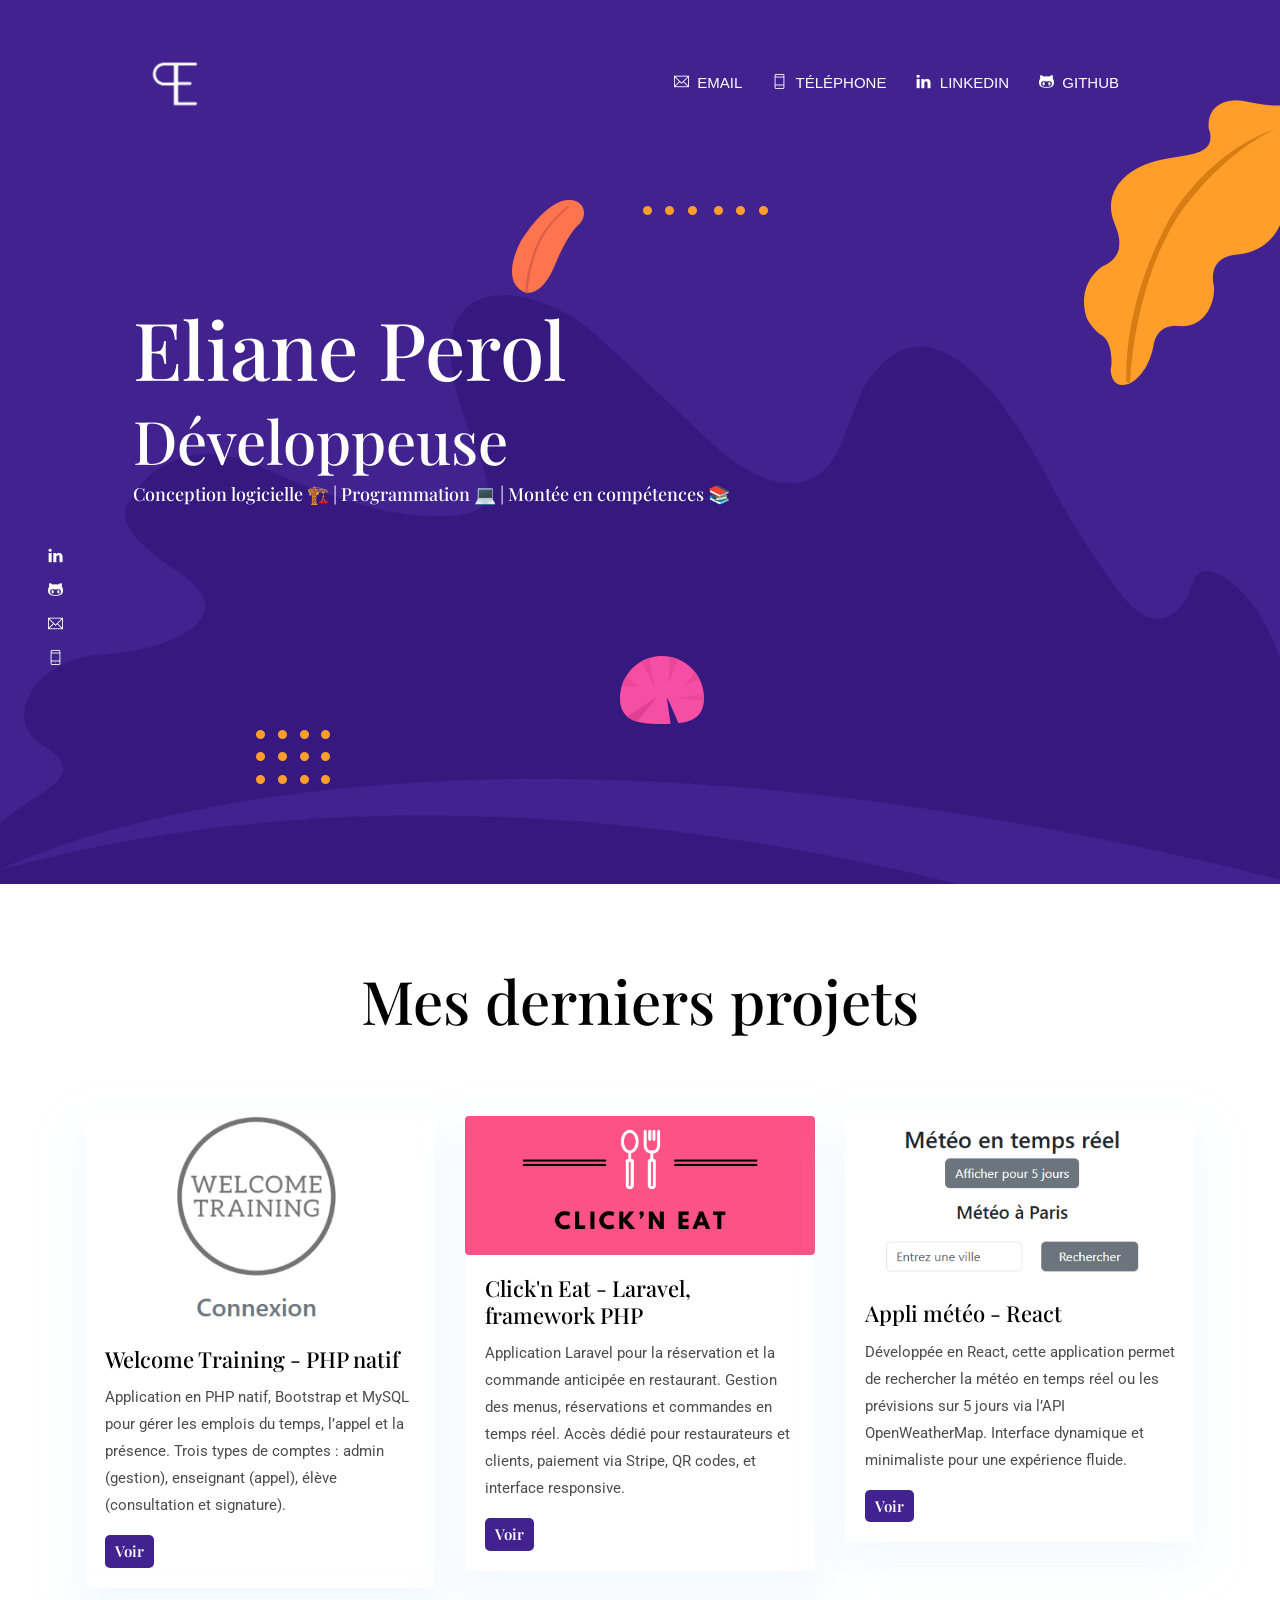
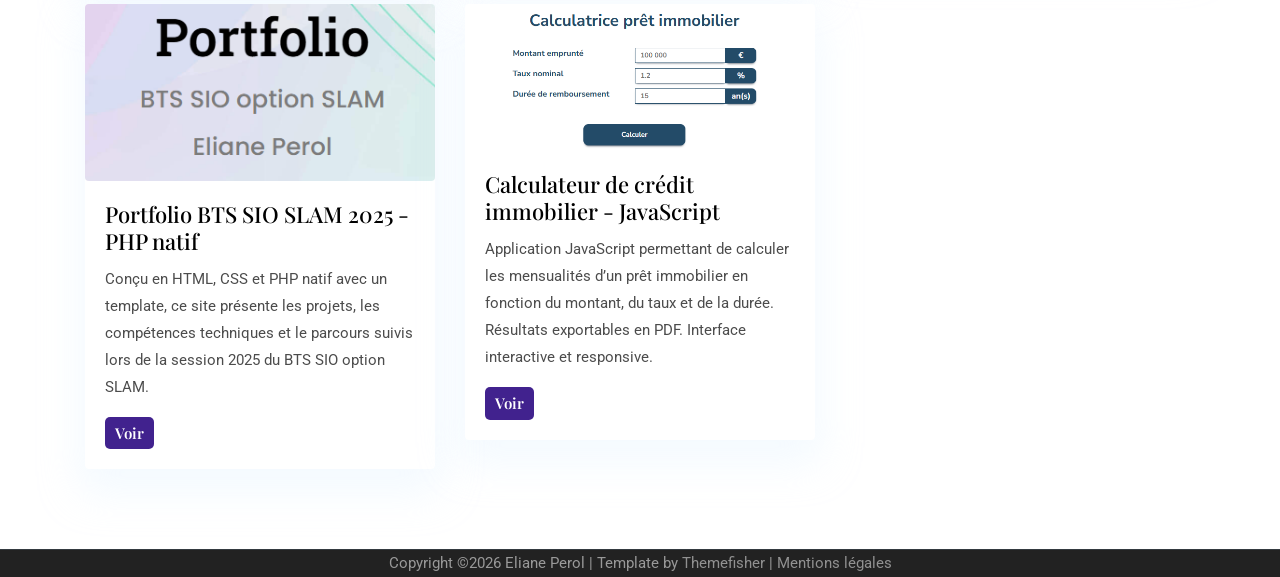
==== index.html @ d27316ba "ci.yml" ====
<!DOCTYPE html>

<html lang="en">

<head>

  <!-- Basic Page Needs
  ================================================== -->
  <meta charset="utf-8">
  <title>Eliane Perol</title>

  <!-- Mobile Specific Metas
  ================================================== -->
  <meta http-equiv="X-UA-Compatible" content="IE=edge">
  <meta name="description" content="Creative Portfolio Template">
  <meta name="viewport" content="width=device-width, initial-scale=1.0, maximum-scale=5.0">
  <meta name="author" content="Themefisher">
  <meta name="generator" content="Themefisher Kross Template v1.0">
  
  <!-- theme meta -->
  <meta name="theme-name" content="kross" />
  
  <!-- Favicon -->
  <link rel="shortcut icon" type="image/x-icon" href="images/logo-ep.png" />
  
  <!-- ** Plugins Needed for the Project ** -->
  <!-- Bootstrap -->
  <link rel="stylesheet" href="plugins/bootstrap/bootstrap.min.css">
  <!-- slick slider -->
  <link rel="stylesheet" href="plugins/slick/slick.css">
  <!-- themefy-icon -->
  <link rel="stylesheet" href="plugins/themify-icons/themify-icons.css">

  <!-- Main Stylesheet -->
  <link href="css/style.css" rel="stylesheet">

</head>


<body>
  <header class="navigation fixed-top">
    <nav class="navbar navbar-expand-lg navbar-dark">
      <a class="navbar-brand" href="index.html"><img src="images/logo-ep-nobg.png" alt="logo" style="max-width: 60px; max-height: 60px;"></a>
      <button class="navbar-toggler" type="button" data-toggle="collapse" data-target="#navigation"
        aria-controls="navigation" aria-expanded="false" aria-label="Toggle navigation">
        <span class="navbar-toggler-icon"></span>
      </button>
  
      <div class="collapse navbar-collapse text-center" id="navigation">
        <ul class="navbar-nav ml-auto">
          <li class="nav-item">
            <a class="nav-link" href="mailto:eliane.perol@gmail.com" target="_blank"><i class="ti-email"></i>&nbsp Email</a>
          </li>
          <li class="nav-item">
            <a class="nav-link" href="tel:0782820047" ><i class="ti-mobile"></i>&nbsp Téléphone</a>
          </li>
          <li class="nav-item">
            <a class="nav-link" href="https://www.linkedin.com/in/eliane-perol" target="_blank"><i class="ti-linkedin"></i>&nbsp LinkedIn</a>
          </li>
          <li class="nav-item">
            <a class="nav-link" href="https://github.com/ElianePerol" target="_blank"><i class="ti-github"></i>&nbsp GitHub</a>
          </li>
        </ul>
      </div>
    </nav>
  </header>

  <!-- hero area -->
  <section class="hero-area bg-primary" id="parallax">
    <div class="container">
      <div class="row">
        <div class="col-lg-11 mx-auto">
          <h1 class="text-white font-tertiary">Eliane Perol</h1>
          <h2 class="text-white font-secondary">Développeuse</h2>
          <h5 class="text-white font-secondary">Conception logicielle 🏗️ | Programmation 💻 | Montée en compétences 📚</h5>
          <br>
        </div>
      </div>
    </div>
    <div class="layer-bg w-100">
      <img class="img-fluid w-100" src="images/illustrations/leaf-bg.png" alt="bg-shape">
    </div>
    <div class="layer" id="l2">
      <img src="images/illustrations/dots-cyan.png" alt="bg-shape">
    </div>
    <div class="layer" id="l3">
      <img src="images/illustrations/leaf-orange.png" alt="bg-shape">
    </div>
    <div class="layer" id="l4">
      <img src="images/illustrations/dots-orange.png" alt="bg-shape">
    </div>
    <div class="layer" id="l5">
      <img src="images/illustrations/leaf-yellow.png" alt="bg-shape">
    </div>
    <div class="layer" id="l6">
      <!-- <img src="images/illustrations/leaf-cyan.png" alt="bg-shape"> -->
    </div>
    <div class="layer" id="l7">
      <img src="images/illustrations/dots-group-orange.png" alt="bg-shape">
    </div>
    <div class="layer" id="l8">
      <img src="images/illustrations/leaf-pink-round.png" alt="bg-shape">
    </div>
    <div class="layer" id="l9">
      <!-- <img src="images/illustrations/leaf-cyan-2.png" alt="bg-shape"> -->
    </div>
    <!-- social icon -->
    <ul class="list-unstyled ml-5 mt-3 position-relative zindex-1">
      <li class="mb-3"><a class="text-white" href="https://www.linkedin.com/in/eliane-perol" target="_blank"><i class="ti-linkedin"></i></a></li>
      <li class="mb-3"><a class="text-white" href="https://github.com/ElianePerol" target="_blank"><i class="ti-github"></i></a></li>
      <li class="mb-3"><a class="text-white" href="mailto:eliane.perol@gmail.com" target="_blank"><i class="ti-email"></i></a></li>
      <li class="mb-3"><a class="text-white" href="tel:0782820047"><i class="ti-mobile"></i></a></li>
    </ul>
    <!-- /social icon -->
  </section>
  <!-- /hero area -->

  <!-- projects -->
  <section class="section">
    <div class="container">
      <div class="row">
        <div class="col-12 text-center">
          <h2 class="section-title">Mes derniers projets</h2>
        </div>
        <!-- welcome training -->
        <div class="col-lg-4 col-sm-6 mb-4 mb-lg-3">
          <article class="card shadow">
            <a href="https://welcometraining.elianeperol.com/login.php" target="_blank">
              <img class="rounded card-img-top" src="images/welcome-training.png" alt="Welcome Training app"></a>
            <div class="card-body">
              <h4 class="card-title"><a class="text-dark" href="https://welcometraining.elianeperol.com/login.php" target="_blank">Welcome Training - PHP natif</a>
              </h4>
              <p class="cars-text"> Application en PHP natif, Bootstrap et MySQL pour gérer les emplois du temps, l’appel et la 
                présence. Trois types de comptes : admin (gestion), enseignant (appel), élève (consultation et signature).</p>
              <a href="https://welcometraining.elianeperol.com/login.php" target="_blank" class="btn btn-xs btn-primary">Voir</a>
            </div>
          </article>
        </div>
        <!-- welcome training -->
        <!-- click'n eat -->
        <div class="col-lg-4 col-sm-6 mb-4 mb-lg-0">
          <article class="card shadow">
            <a href="https://clickneat.elianeperol.com/" target="_blank">
              <img class="rounded card-img-top" src="images/clickneat.png" alt="Click'n Eat app"></a>
            <div class="card-body">
              <h4 class="card-title"><a class="text-dark" href="https://clickneat.elianeperol.com/" target="_blank">Click'n Eat - Laravel, framework PHP</a>
              </h4>
              <p class="cars-text">Application Laravel pour la réservation et la commande anticipée en restaurant. Gestion des 
                menus, réservations et commandes en temps réel. Accès dédié pour restaurateurs et clients, paiement via Stripe, 
                QR codes, et interface responsive.</p>
              <a href="https://clickneat.elianeperol.com/" target="_blank" class="btn btn-xs btn-primary">Voir</a>
            </div>
          </article>
        </div>
        <!-- clin'n eat -->
        <!-- react weather app -->
        <div class="col-lg-4 col-sm-6 mb-4 mb-lg-0">
          <article class="card shadow">
            <a href="https://weatherapp.elianeperol.com/" target="_blank">
              <img class="rounded card-img-top" src="images/weatherapp.png" alt="React Weather app"></a>
            <div class="card-body">
              <h4 class="card-title"><a class="text-dark" href="https://weatherapp.elianeperol.com/" target="_blank">Appli météo - React</a>
              </h4>
              <p class="cars-text">Développée en React, cette application permet de rechercher la météo en temps réel ou les prévisions 
                sur 5 jours via l’API OpenWeatherMap. Interface dynamique et minimaliste pour une expérience fluide.</p>
              <a href="https://weatherapp.elianeperol.com/" target="_blank" class="btn btn-xs btn-primary">Voir</a>
            </div>
          </article>
        </div>
        <!-- react weather app -->
        <!-- bts portfolio -->
        <div class="col-lg-4 col-sm-6 mb-4 mb-lg-0">
          <article class="card shadow">
            <a href="https://portfolio.elianeperol.com/" target="_blank">
              <img class="rounded card-img-top" src="images/bts-portfolio.png" alt="portfolio-image"></a>
            <div class="card-body">
              <h4 class="card-title"><a class="text-dark" href="https://portfolio.elianeperol.com/" target="_blank">Portfolio BTS SIO SLAM 2025 - PHP natif</a>
              </h4>
              <p class="cars-text">Conçu en HTML, CSS et PHP natif avec un template, ce site présente les projets, les compétences 
                techniques et le parcours suivis lors de la session 2025 du BTS SIO option SLAM.</p>
              <a href="https://portfolio.elianeperol.com/" target="_blank" class="btn btn-xs btn-primary">Voir</a>
            </div>
          </article>
        </div>
        <!-- bts portfolio -->
        <!-- mortgage -->
        <div class="col-lg-4 col-sm-6 mb-4 mb-lg-0">
          <article class="card shadow">
            <a href="https://mortgage.elianeperol.com/" target="_blank">
              <img class="rounded card-img-top" src="images/mortgage.png" alt="Mortgage calculator app"></a>
            <div class="card-body">
              <h4 class="card-title"><a class="text-dark" href="https://mortgage.elianeperol.com/" target="_blank">Calculateur de crédit immobilier - JavaScript</a>
              </h4>
              <p class="cars-text">Application JavaScript permettant de calculer les mensualités d’un prêt immobilier en fonction du montant, 
                du taux et de la durée. Résultats exportables en PDF. Interface interactive et responsive.</p>
              <a href="https://mortgage.elianeperol.com/" target="_blank" class="btn btn-xs btn-primary">Voir</a>
            </div>
          </article>
        </div>
        <!-- mortgage -->
      </div>
    </div>
  </section>
<!-- projects -->

  <!-- footer -->
  <footer class="bg-dark">
    <div class="border-top text-center border-dark">
      <p class="mb-0 text-light">Copyright &copy;<script>
          var CurrentYear = new Date().getFullYear()
          document.write(CurrentYear)
        </script> Eliane Perol | Template by 
          <a class="text-white-50" href="https://themefisher.com/" target="_blank">Themefisher</a> | 
          <a class="text-white-50" href="legal.html">Mentions légales</a></p>
    </div>
  </footer>
  <!-- /footer -->

  <!-- jQuery -->
  <script src="plugins/jQuery/jquery.min.js"></script>
  <!-- Bootstrap JS -->
  <script src="plugins/bootstrap/bootstrap.min.js"></script>
  <!-- slick slider -->
  <script src="plugins/slick/slick.min.js"></script>
  <!-- filter -->
  <script src="plugins/shuffle/shuffle.min.js"></script>
  <!-- Main Script -->
  <script src="js/script.js"></script>

  </body>

</html>
---- plugins/themify-icons/themify-icons.css ----
@font-face{font-family:themify;src:url(fonts/themify.eot?-fvbane);src:url(fonts/themify.eot?#iefix-fvbane) format('embedded-opentype'),url(fonts/themify.woff?-fvbane) format('woff'),url(fonts/themify.ttf?-fvbane) format('truetype'),url(fonts/themify.svg?-fvbane#themify) format('svg');font-weight:400;font-style:normal}[class*=" ti-"],[class^=ti-]{font-family:themify;speak:none;font-style:normal;font-weight:400;font-variant:normal;text-transform:none;line-height:1;-webkit-font-smoothing:antialiased;-moz-osx-font-smoothing:grayscale}.ti-wand:before{content:"\e600"}.ti-volume:before{content:"\e601"}.ti-user:before{content:"\e602"}.ti-unlock:before{content:"\e603"}.ti-unlink:before{content:"\e604"}.ti-trash:before{content:"\e605"}.ti-thought:before{content:"\e606"}.ti-target:before{content:"\e607"}.ti-tag:before{content:"\e608"}.ti-tablet:before{content:"\e609"}.ti-star:before{content:"\e60a"}.ti-spray:before{content:"\e60b"}.ti-signal:before{content:"\e60c"}.ti-shopping-cart:before{content:"\e60d"}.ti-shopping-cart-full:before{content:"\e60e"}.ti-settings:before{content:"\e60f"}.ti-search:before{content:"\e610"}.ti-zoom-in:before{content:"\e611"}.ti-zoom-out:before{content:"\e612"}.ti-cut:before{content:"\e613"}.ti-ruler:before{content:"\e614"}.ti-ruler-pencil:before{content:"\e615"}.ti-ruler-alt:before{content:"\e616"}.ti-bookmark:before{content:"\e617"}.ti-bookmark-alt:before{content:"\e618"}.ti-reload:before{content:"\e619"}.ti-plus:before{content:"\e61a"}.ti-pin:before{content:"\e61b"}.ti-pencil:before{content:"\e61c"}.ti-pencil-alt:before{content:"\e61d"}.ti-paint-roller:before{content:"\e61e"}.ti-paint-bucket:before{content:"\e61f"}.ti-na:before{content:"\e620"}.ti-mobile:before{content:"\e621"}.ti-minus:before{content:"\e622"}.ti-medall:before{content:"\e623"}.ti-medall-alt:before{content:"\e624"}.ti-marker:before{content:"\e625"}.ti-marker-alt:before{content:"\e626"}.ti-arrow-up:before{content:"\e627"}.ti-arrow-right:before{content:"\e628"}.ti-arrow-left:before{content:"\e629"}.ti-arrow-down:before{content:"\e62a"}.ti-lock:before{content:"\e62b"}.ti-location-arrow:before{content:"\e62c"}.ti-link:before{content:"\e62d"}.ti-layout:before{content:"\e62e"}.ti-layers:before{content:"\e62f"}.ti-layers-alt:before{content:"\e630"}.ti-key:before{content:"\e631"}.ti-import:before{content:"\e632"}.ti-image:before{content:"\e633"}.ti-heart:before{content:"\e634"}.ti-heart-broken:before{content:"\e635"}.ti-hand-stop:before{content:"\e636"}.ti-hand-open:before{content:"\e637"}.ti-hand-drag:before{content:"\e638"}.ti-folder:before{content:"\e639"}.ti-flag:before{content:"\e63a"}.ti-flag-alt:before{content:"\e63b"}.ti-flag-alt-2:before{content:"\e63c"}.ti-eye:before{content:"\e63d"}.ti-export:before{content:"\e63e"}.ti-exchange-vertical:before{content:"\e63f"}.ti-desktop:before{content:"\e640"}.ti-cup:before{content:"\e641"}.ti-crown:before{content:"\e642"}.ti-comments:before{content:"\e643"}.ti-comment:before{content:"\e644"}.ti-comment-alt:before{content:"\e645"}.ti-close:before{content:"\e646"}.ti-clip:before{content:"\e647"}.ti-angle-up:before{content:"\e648"}.ti-angle-right:before{content:"\e649"}.ti-angle-left:before{content:"\e64a"}.ti-angle-down:before{content:"\e64b"}.ti-check:before{content:"\e64c"}.ti-check-box:before{content:"\e64d"}.ti-camera:before{content:"\e64e"}.ti-announcement:before{content:"\e64f"}.ti-brush:before{content:"\e650"}.ti-briefcase:before{content:"\e651"}.ti-bolt:before{content:"\e652"}.ti-bolt-alt:before{content:"\e653"}.ti-blackboard:before{content:"\e654"}.ti-bag:before{content:"\e655"}.ti-move:before{content:"\e656"}.ti-arrows-vertical:before{content:"\e657"}.ti-arrows-horizontal:before{content:"\e658"}.ti-fullscreen:before{content:"\e659"}.ti-arrow-top-right:before{content:"\e65a"}.ti-arrow-top-left:before{content:"\e65b"}.ti-arrow-circle-up:before{content:"\e65c"}.ti-arrow-circle-right:before{content:"\e65d"}.ti-arrow-circle-left:before{content:"\e65e"}.ti-arrow-circle-down:before{content:"\e65f"}.ti-angle-double-up:before{content:"\e660"}.ti-angle-double-right:before{content:"\e661"}.ti-angle-double-left:before{content:"\e662"}.ti-angle-double-down:before{content:"\e663"}.ti-zip:before{content:"\e664"}.ti-world:before{content:"\e665"}.ti-wheelchair:before{content:"\e666"}.ti-view-list:before{content:"\e667"}.ti-view-list-alt:before{content:"\e668"}.ti-view-grid:before{content:"\e669"}.ti-uppercase:before{content:"\e66a"}.ti-upload:before{content:"\e66b"}.ti-underline:before{content:"\e66c"}.ti-truck:before{content:"\e66d"}.ti-timer:before{content:"\e66e"}.ti-ticket:before{content:"\e66f"}.ti-thumb-up:before{content:"\e670"}.ti-thumb-down:before{content:"\e671"}.ti-text:before{content:"\e672"}.ti-stats-up:before{content:"\e673"}.ti-stats-down:before{content:"\e674"}.ti-split-v:before{content:"\e675"}.ti-split-h:before{content:"\e676"}.ti-smallcap:before{content:"\e677"}.ti-shine:before{content:"\e678"}.ti-shift-right:before{content:"\e679"}.ti-shift-left:before{content:"\e67a"}.ti-shield:before{content:"\e67b"}.ti-notepad:before{content:"\e67c"}.ti-server:before{content:"\e67d"}.ti-quote-right:before{content:"\e67e"}.ti-quote-left:before{content:"\e67f"}.ti-pulse:before{content:"\e680"}.ti-printer:before{content:"\e681"}.ti-power-off:before{content:"\e682"}.ti-plug:before{content:"\e683"}.ti-pie-chart:before{content:"\e684"}.ti-paragraph:before{content:"\e685"}.ti-panel:before{content:"\e686"}.ti-package:before{content:"\e687"}.ti-music:before{content:"\e688"}.ti-music-alt:before{content:"\e689"}.ti-mouse:before{content:"\e68a"}.ti-mouse-alt:before{content:"\e68b"}.ti-money:before{content:"\e68c"}.ti-microphone:before{content:"\e68d"}.ti-menu:before{content:"\e68e"}.ti-menu-alt:before{content:"\e68f"}.ti-map:before{content:"\e690"}.ti-map-alt:before{content:"\e691"}.ti-loop:before{content:"\e692"}.ti-location-pin:before{content:"\e693"}.ti-list:before{content:"\e694"}.ti-light-bulb:before{content:"\e695"}.ti-Italic:before{content:"\e696"}.ti-info:before{content:"\e697"}.ti-infinite:before{content:"\e698"}.ti-id-badge:before{content:"\e699"}.ti-hummer:before{content:"\e69a"}.ti-home:before{content:"\e69b"}.ti-help:before{content:"\e69c"}.ti-headphone:before{content:"\e69d"}.ti-harddrives:before{content:"\e69e"}.ti-harddrive:before{content:"\e69f"}.ti-gift:before{content:"\e6a0"}.ti-game:before{content:"\e6a1"}.ti-filter:before{content:"\e6a2"}.ti-files:before{content:"\e6a3"}.ti-file:before{content:"\e6a4"}.ti-eraser:before{content:"\e6a5"}.ti-envelope:before{content:"\e6a6"}.ti-download:before{content:"\e6a7"}.ti-direction:before{content:"\e6a8"}.ti-direction-alt:before{content:"\e6a9"}.ti-dashboard:before{content:"\e6aa"}.ti-control-stop:before{content:"\e6ab"}.ti-control-shuffle:before{content:"\e6ac"}.ti-control-play:before{content:"\e6ad"}.ti-control-pause:before{content:"\e6ae"}.ti-control-forward:before{content:"\e6af"}.ti-control-backward:before{content:"\e6b0"}.ti-cloud:before{content:"\e6b1"}.ti-cloud-up:before{content:"\e6b2"}.ti-cloud-down:before{content:"\e6b3"}.ti-clipboard:before{content:"\e6b4"}.ti-car:before{content:"\e6b5"}.ti-calendar:before{content:"\e6b6"}.ti-book:before{content:"\e6b7"}.ti-bell:before{content:"\e6b8"}.ti-basketball:before{content:"\e6b9"}.ti-bar-chart:before{content:"\e6ba"}.ti-bar-chart-alt:before{content:"\e6bb"}.ti-back-right:before{content:"\e6bc"}.ti-back-left:before{content:"\e6bd"}.ti-arrows-corner:before{content:"\e6be"}.ti-archive:before{content:"\e6bf"}.ti-anchor:before{content:"\e6c0"}.ti-align-right:before{content:"\e6c1"}.ti-align-left:before{content:"\e6c2"}.ti-align-justify:before{content:"\e6c3"}.ti-align-center:before{content:"\e6c4"}.ti-alert:before{content:"\e6c5"}.ti-alarm-clock:before{content:"\e6c6"}.ti-agenda:before{content:"\e6c7"}.ti-write:before{content:"\e6c8"}.ti-window:before{content:"\e6c9"}.ti-widgetized:before{content:"\e6ca"}.ti-widget:before{content:"\e6cb"}.ti-widget-alt:before{content:"\e6cc"}.ti-wallet:before{content:"\e6cd"}.ti-video-clapper:before{content:"\e6ce"}.ti-video-camera:before{content:"\e6cf"}.ti-vector:before{content:"\e6d0"}.ti-themify-logo:before{content:"\e6d1"}.ti-themify-favicon:before{content:"\e6d2"}.ti-themify-favicon-alt:before{content:"\e6d3"}.ti-support:before{content:"\e6d4"}.ti-stamp:before{content:"\e6d5"}.ti-split-v-alt:before{content:"\e6d6"}.ti-slice:before{content:"\e6d7"}.ti-shortcode:before{content:"\e6d8"}.ti-shift-right-alt:before{content:"\e6d9"}.ti-shift-left-alt:before{content:"\e6da"}.ti-ruler-alt-2:before{content:"\e6db"}.ti-receipt:before{content:"\e6dc"}.ti-pin2:before{content:"\e6dd"}.ti-pin-alt:before{content:"\e6de"}.ti-pencil-alt2:before{content:"\e6df"}.ti-palette:before{content:"\e6e0"}.ti-more:before{content:"\e6e1"}.ti-more-alt:before{content:"\e6e2"}.ti-microphone-alt:before{content:"\e6e3"}.ti-magnet:before{content:"\e6e4"}.ti-line-double:before{content:"\e6e5"}.ti-line-dotted:before{content:"\e6e6"}.ti-line-dashed:before{content:"\e6e7"}.ti-layout-width-full:before{content:"\e6e8"}.ti-layout-width-default:before{content:"\e6e9"}.ti-layout-width-default-alt:before{content:"\e6ea"}.ti-layout-tab:before{content:"\e6eb"}.ti-layout-tab-window:before{content:"\e6ec"}.ti-layout-tab-v:before{content:"\e6ed"}.ti-layout-tab-min:before{content:"\e6ee"}.ti-layout-slider:before{content:"\e6ef"}.ti-layout-slider-alt:before{content:"\e6f0"}.ti-layout-sidebar-right:before{content:"\e6f1"}.ti-layout-sidebar-none:before{content:"\e6f2"}.ti-layout-sidebar-left:before{content:"\e6f3"}.ti-layout-placeholder:before{content:"\e6f4"}.ti-layout-menu:before{content:"\e6f5"}.ti-layout-menu-v:before{content:"\e6f6"}.ti-layout-menu-separated:before{content:"\e6f7"}.ti-layout-menu-full:before{content:"\e6f8"}.ti-layout-media-right-alt:before{content:"\e6f9"}.ti-layout-media-right:before{content:"\e6fa"}.ti-layout-media-overlay:before{content:"\e6fb"}.ti-layout-media-overlay-alt:before{content:"\e6fc"}.ti-layout-media-overlay-alt-2:before{content:"\e6fd"}.ti-layout-media-left-alt:before{content:"\e6fe"}.ti-layout-media-left:before{content:"\e6ff"}.ti-layout-media-center-alt:before{content:"\e700"}.ti-layout-media-center:before{content:"\e701"}.ti-layout-list-thumb:before{content:"\e702"}.ti-layout-list-thumb-alt:before{content:"\e703"}.ti-layout-list-post:before{content:"\e704"}.ti-layout-list-large-image:before{content:"\e705"}.ti-layout-line-solid:before{content:"\e706"}.ti-layout-grid4:before{content:"\e707"}.ti-layout-grid3:before{content:"\e708"}.ti-layout-grid2:before{content:"\e709"}.ti-layout-grid2-thumb:before{content:"\e70a"}.ti-layout-cta-right:before{content:"\e70b"}.ti-layout-cta-left:before{content:"\e70c"}.ti-layout-cta-center:before{content:"\e70d"}.ti-layout-cta-btn-right:before{content:"\e70e"}.ti-layout-cta-btn-left:before{content:"\e70f"}.ti-layout-column4:before{content:"\e710"}.ti-layout-column3:before{content:"\e711"}.ti-layout-column2:before{content:"\e712"}.ti-layout-accordion-separated:before{content:"\e713"}.ti-layout-accordion-merged:before{content:"\e714"}.ti-layout-accordion-list:before{content:"\e715"}.ti-ink-pen:before{content:"\e716"}.ti-info-alt:before{content:"\e717"}.ti-help-alt:before{content:"\e718"}.ti-headphone-alt:before{content:"\e719"}.ti-hand-point-up:before{content:"\e71a"}.ti-hand-point-right:before{content:"\e71b"}.ti-hand-point-left:before{content:"\e71c"}.ti-hand-point-down:before{content:"\e71d"}.ti-gallery:before{content:"\e71e"}.ti-face-smile:before{content:"\e71f"}.ti-face-sad:before{content:"\e720"}.ti-credit-card:before{content:"\e721"}.ti-control-skip-forward:before{content:"\e722"}.ti-control-skip-backward:before{content:"\e723"}.ti-control-record:before{content:"\e724"}.ti-control-eject:before{content:"\e725"}.ti-comments-smiley:before{content:"\e726"}.ti-brush-alt:before{content:"\e727"}.ti-youtube:before{content:"\e728"}.ti-vimeo:before{content:"\e729"}.ti-twitter:before{content:"\e72a"}.ti-time:before{content:"\e72b"}.ti-tumblr:before{content:"\e72c"}.ti-skype:before{content:"\e72d"}.ti-share:before{content:"\e72e"}.ti-share-alt:before{content:"\e72f"}.ti-rocket:before{content:"\e730"}.ti-pinterest:before{content:"\e731"}.ti-new-window:before{content:"\e732"}.ti-microsoft:before{content:"\e733"}.ti-list-ol:before{content:"\e734"}.ti-linkedin:before{content:"\e735"}.ti-layout-sidebar-2:before{content:"\e736"}.ti-layout-grid4-alt:before{content:"\e737"}.ti-layout-grid3-alt:before{content:"\e738"}.ti-layout-grid2-alt:before{content:"\e739"}.ti-layout-column4-alt:before{content:"\e73a"}.ti-layout-column3-alt:before{content:"\e73b"}.ti-layout-column2-alt:before{content:"\e73c"}.ti-instagram:before{content:"\e73d"}.ti-google:before{content:"\e73e"}.ti-github:before{content:"\e73f"}.ti-flickr:before{content:"\e740"}.ti-facebook:before{content:"\e741"}.ti-dropbox:before{content:"\e742"}.ti-dribbble:before{content:"\e743"}.ti-apple:before{content:"\e744"}.ti-android:before{content:"\e745"}.ti-save:before{content:"\e746"}.ti-save-alt:before{content:"\e747"}.ti-yahoo:before{content:"\e748"}.ti-wordpress:before{content:"\e749"}.ti-vimeo-alt:before{content:"\e74a"}.ti-twitter-alt:before{content:"\e74b"}.ti-tumblr-alt:before{content:"\e74c"}.ti-trello:before{content:"\e74d"}.ti-stack-overflow:before{content:"\e74e"}.ti-soundcloud:before{content:"\e74f"}.ti-sharethis:before{content:"\e750"}.ti-sharethis-alt:before{content:"\e751"}.ti-reddit:before{content:"\e752"}.ti-pinterest-alt:before{content:"\e753"}.ti-microsoft-alt:before{content:"\e754"}.ti-linux:before{content:"\e755"}.ti-jsfiddle:before{content:"\e756"}.ti-joomla:before{content:"\e757"}.ti-html5:before{content:"\e758"}.ti-flickr-alt:before{content:"\e759"}.ti-email:before{content:"\e75a"}.ti-drupal:before{content:"\e75b"}.ti-dropbox-alt:before{content:"\e75c"}.ti-css3:before{content:"\e75d"}.ti-rss:before{content:"\e75e"}.ti-rss-alt:before{content:"\e75f"}
---- css/style.css ----
/**
 * WEBSITE: https://themefisher.com
 * TWITTER: https://twitter.com/themefisher
 * FACEBOOK: https://www.facebook.com/themefisher
 * GITHUB: https://github.com/themefisher/
 */

/*  typography */
@import url("https://fonts.googleapis.com/css?family=Playfair+Display:700|Roboto:400");
body {
  line-height: 1.2;
  font-family: "Roboto", sans-serif;
  -webkit-font-smoothing: antialiased;
  font-size: 15px;
  color: #4c4c4c;
}

p, .paragraph {
  font-weight: 400;
  color: #4c4c4c;
  font-size: 15px;
  line-height: 1.8;
  font-family: "Roboto", sans-serif;
}
p-lg, .paragraph-lg {
  font-size: 22px;
}

h1, h2, h3, h4, h5, h6 {
  color: #000;
  font-family: "Playfair Display", serif;
  line-height: 1.2;
}

h1, .h1 {
  font-size: 80px;
}
@media (max-width: 991px) {
  h1, .h1 {
    font-size: 65px;
  }
}

h2, .h2 {
  font-size: 60px;
}
@media (max-width: 991px) {
  h2, .h2 {
    font-size: 50px;
  }
}

h3, .h3 {
  font-size: 40px;
}

h4, .h4 {
  font-size: 22px;
}

h5, .h5 {
  font-size: 18px;
}

h6, .h6 {
  font-size: 14px;
}

/* Button style */
.btn {
  font-size: 22px;
  font-family: "Playfair Display", serif;
  text-transform: capitalize;
  padding: 16px 44px;
  border-radius: 5px;
  font-weight: 600;
  border: 0;
  position: relative;
  z-index: 1;
  transition: 0.2s ease;
}
.btn:focus {
  outline: 0;
  box-shadow: none !important;
}
.btn:active {
  box-shadow: none;
}
.btn-sm {
  font-size: 15px;
  padding: 10px 30px;
}
.btn-xs {
  padding: 5px 10px;
  font-size: 15px;
}

.btn-primary {
  background: #41228e;
  color: #fff;
}
.btn-primary:active {
  background: #542cb7 !important;
}
.btn-primary:hover {
  background: #542cb7;
}
.btn-primary.focus, .btn-primary.active {
  background: #542cb7 !important;
  box-shadow: none !important;
}

.btn-transparent {
  background: transparent;
  color: #41228e;
  font-weight: bold;
}
.btn-transparent:active, .btn-transparent:hover {
  color: #41228e;
}

body {
  background-color: #fff;
  overflow-x: hidden;
}

::-moz-selection {
  background: #542cb7;
  color: #fff;
}

::selection {
  background: #542cb7;
  color: #fff;
}

/* preloader */
.preloader {
  position: fixed;
  top: 0;
  left: 0;
  right: 0;
  bottom: 0;
  background-color: #fff;
  z-index: 999;
  display: flex;
  align-items: center;
  justify-content: center;
}

ol,
ul {
  list-style-type: none;
  margin: 0px;
}

img {
  vertical-align: middle;
  border: 0;
}

a,
a:hover,
a:focus {
  text-decoration: none;
}

a,
button,
select {
  cursor: pointer;
  transition: 0.2s ease;
}
a:focus,
button:focus,
select:focus {
  outline: 0;
}

a.text-dark:hover {
  color: #41228e !important;
}

a:hover {
  color: #41228e;
}

.slick-slide {
  outline: 0;
}

.section {
  padding-top: 80px;
  padding-bottom: 80px;
}
.section-title {
  margin-bottom: 80px;
  font-family: "Playfair Display", serif;
}

.bg-cover {
  background-size: cover;
  background-position: center center;
  background-repeat: no-repeat;
}

/* overlay */
.overlay {
  position: relative;
}
.overlay::before {
  position: absolute;
  content: "";
  height: 100%;
  width: 100%;
  top: 0;
  left: 0;
  background: #000;
  opacity: 0.5;
}

.outline-0 {
  outline: 0 !important;
}

.d-unset {
  display: unset !important;
}

.bg-primary {
  background: #41228e !important;
}

.bg-gray {
  background: #eaeaea !important;
}

.bg-light {
  background: #777777;
}

.text-primary {
  color: #41228e !important;
}

.text-color {
  color: #4c4c4c;
}

.text-dark {
  color: #000 !important;
}

.text-light {
  color: #999999 !important;
}

.mb-10 {
  margin-bottom: 10px !important;
}

.mb-20 {
  margin-bottom: 20px !important;
}

.mb-30 {
  margin-bottom: 30px !important;
}

.mb-40 {
  margin-bottom: 40px !important;
}

.mb-50 {
  margin-bottom: 50px !important;
}

.mb-60 {
  margin-bottom: 60px !important;
}

.mb-70 {
  margin-bottom: 70px !important;
}

.mb-80 {
  margin-bottom: 80px !important;
}

.mb-90 {
  margin-bottom: 90px !important;
}

.mb-100 {
  margin-bottom: 100px !important;
}

.zindex-1 {
  z-index: 1;
}

.rounded-lg {
  border-radius: 15px;
}

.overflow-hidden {
  overflow: hidden;
}

.font-secondary {
  font-family: "Playfair Display", serif !important;
}

.font-tertiary {
  font-family: "Playfair Display", serif !important;
}

.shadow {
  box-shadow: 0px 18px 39.1px 6.9px rgba(224, 241, 255, 0.34) !important;
}

.bg-dark {
  background-color: #222222 !important;
}

/* icon */
.icon {
  font-size: 45px;
}

.icon-bg {
  height: 100px;
  width: 100px;
  line-height: 100px;
  text-align: center;
}

.icon-light {
  color: #c8d5ef;
}

/* /icon */
/* slick slider */
.slick-dots {
  text-align: center;
  padding-left: 0;
}
.slick-dots li {
  display: inline-block;
  margin: 2px;
}
.slick-dots li.slick-active button {
  background: #fff;
  width: 25px;
}
.slick-dots li button {
  height: 6px;
  width: 12px;
  background: rgba(255, 255, 255, 0.5);
  color: transparent;
  border-radius: 10px;
  overflow: hidden;
  transition: 0.2s ease;
  border: 0;
}

/* /slick slider */
/* form */
.form-control {
  border: 0;
  border-radius: 0;
  border-bottom: 1px solid #c7c7c7;
  height: 60px;
}
.form-control:focus {
  border-color: #41228e;
  outline: 0;
  box-shadow: none !important;
}

textarea.form-control {
  height: 120px;
}

/* /form */
/* card */
.card {
  border: 0;
}
.card-header {
  border: 0;
}
.card-footer {
  border: 0;
}

/* /card */
.navigation {
  padding: 40px 130px;
  transition: 0.3s ease;
}
.navigation.nav-bg {
  background-color: #41228e;
  padding: 15px 100px;
}
@media (max-width: 991px) {
  .navigation.nav-bg {
    padding: 15px 20px;
  }
}
@media (max-width: 991px) {
  .navigation {
    padding: 20px;
    background: #41228e;
  }
}

.navbar .nav-item .nav-link {
  font-family: "Nanum Gothic", sans-serif;
  font-weight:400 ;
  text-transform: uppercase;
  padding: 15px;
}
.navbar .nav-item.active {
  font-weight: bold;
}

.navbar-dark .navbar-nav .nav-link {
  color: #fff;
}

.hero-area {
  padding: 300px 0 200px;
  position: relative;
}
@media (max-width: 767px) {
  .hero-area {
    padding: 250px 0 150px;
    overflow: hidden;
  }
}
.hero-area h1, .hero-area h2, .hero-area h5 {
  position: relative;
  z-index: 2;
}

.layer {
  position: absolute;
  z-index: 1;
}

#l1 {
  bottom: 0;
  left: 0;
}

#l2 {
  top: 190px;
  left: -250px;
}

#l3 {
  top: 200px;
  left: 40%;
}

#l4 {
  top: 200px;
  right: 40%;
}

#l5 {
  top: 100px;
  right: -150px;
}

#l6 {
  bottom: -20px;
  left: 10%;
}

#l7 {
  bottom: 100px;
  left: 20%;
}

#l8 {
  bottom: 160px;
  right: 45%;
}

#l9 {
  bottom: 100px;
  right: -10px;
}

.layer-bg {
  position: absolute;
  bottom: 0;
  left: 0;
}

/* skills */
.progress-wrapper {
  height: 130px;
  overflow: hidden;
}

.wave {
  position: absolute;
  width: 100%;
  height: 100%;
}
.wave::before, .wave::after {
  content: "";
  position: absolute;
  width: 800px;
  height: 800px;
  bottom: 0;
  left: 50%;
  background-color: rgba(255, 255, 255, 0.4);
  border-radius: 45%;
  transform: translateX(-50%) rotate(0);
  -webkit-animation: rotate 6s linear infinite;
          animation: rotate 6s linear infinite;
  z-index: 10;
}
.wave::after {
  border-radius: 47%;
  background-color: rgba(255, 255, 255, 0.9);
  transform: translateX(-50%) rotate(0);
  -webkit-animation: rotate 10s linear -5s infinite;
          animation: rotate 10s linear -5s infinite;
  z-index: 20;
}

@-webkit-keyframes rotate {
  50% {
    transform: translateX(-50%) rotate(180deg);
  }
  100% {
    transform: translateX(-50%) rotate(360deg);
  }
}

@keyframes rotate {
  50% {
    transform: translateX(-50%) rotate(180deg);
  }
  100% {
    transform: translateX(-50%) rotate(360deg);
  }
}
/* /skills */
/* education */
.edu-bg-image {
  position: absolute;
  left: 0;
  top: -300px;
  z-index: -1;
}

/* /education */
/* service */
.hover-bg-primary {
  transition: 0.3s ease;
}
.hover-bg-primary:hover {
  background: #41228e;
}
.hover-bg-primary:hover * {
  color: #fff;
}

.active-bg-primary {
  transition: 0.3s ease;
  background: #41228e;
}
.active-bg-primary * {
  color: #fff;
}

.hover-shadow {
  transition: 0.2s ease;
}
.hover-shadow:hover {
  box-shadow: 0px 18px 40px 8px rgba(224, 241, 255, 0.54) !important;
}

/* /service */
/* portfolio */
.hover-wrapper {
  overflow: hidden;
}
.hover-wrapper img {
  transition: 0.3s ease;
  transform: scale(1.1);
}
.hover-wrapper:hover img {
  transform: scale(1);
}
.hover-wraper:hover .hover-overlay {
  opacity: 1;
  visibility: visible;
}

.hover-overlay {
  position: absolute;
  height: 100%;
  width: 100%;
  border-radius: inherit;
  top: 0;
  left: 0;
  background: rgba(0, 0, 0, 0.3);
  opacity: 0;
  /* visibility: hidden; */
  transition: 0.3s ease;
}

.hover-content {
  position: absolute;
  top: 50%;
  transform: translateY(-50%);
  left: 0;
  right: 0;
  text-align: center;
}

/* /portfolio */
/* testimonial */
.testimonial-content strong {
  color: #2bfdff;
  font-weight: normal;
}

.testimonial-bg-shapes .container {
  position: relative;
  z-index: 1;
}
.testimonial-bg-shapes .bg-map {
  position: absolute;
  left: 50%;
  top: 50%;
  transform: translate(-50%, -50%);
}
.testimonial-bg-shapes .bg-shape-1 {
  position: absolute;
  left: 100px;
  top: -50px;
}
.testimonial-bg-shapes .bg-shape-2 {
  position: absolute;
  right: 150px;
  top: 50px;
}
.testimonial-bg-shapes .bg-shape-3 {
  position: absolute;
  right: 50px;
  top: 200px;
}
.testimonial-bg-shapes .bg-shape-4 {
  position: absolute;
  left: 100px;
  bottom: 200px;
}
.testimonial-bg-shapes .bg-shape-5 {
  position: absolute;
  right: 200px;
  bottom: -50px;
}

/* /testimonial */
/* footer */
.footer-section {
  padding-top: 200px;
}

.section-on-footer {
  margin-bottom: -250px;
}

.shadow-down {
  position: relative;
}
.shadow-down::before {
  position: absolute;
  content: "";
  box-shadow: 0px 0px 80.75px 14.25px rgba(224, 241, 255, 0.34);
  height: 100%;
  width: 100%;
  left: 0;
  top: 0;
  z-index: -1;
}

/* /footer */
.card-lg {
  flex-direction: row-reverse;
  align-items: center;
}
@media (max-width: 991px) {
  .card-lg {
    flex-direction: column;
  }
}

blockquote {
  display: inline-block;
  padding: 20px 25px;
  background: #eaeaea;
  border-left: 3px solid #41228e;
  font-style: italic;
  font-size: 22px;
  line-height: 1.7;
}

.content * {
  margin-bottom: 20px;
}
.content strong {
  font-family: "Playfair Display", serif;
  font-size: 22px;
  font-weight: normal;
  color: #000;
  display: inherit;
  line-height: 1.5;
}

.page-title-alt {
  padding: 350px 0 70px;
}

.border-thick {
  border: 10px solid;
}

.drag-lg-top {
  margin-top: -230px;
}
@media (max-width: 991px) {
  .drag-lg-top {
    margin-top: 0;
  }
}

.page-title-alt .container {
  position: relative;
  z-index: 1;
}
.page-title-alt .bg-shape-1 {
  position: absolute;
  left: 0;
  top: 0;
  height: 100%;
}
.page-title-alt .bg-shape-2 {
  position: absolute;
  left: 70px;
  top: 100px;
}
.page-title-alt .bg-shape-3 {
  position: absolute;
  left: 30%;
  top: 50px;
  transform: rotate(180deg);
}
.page-title-alt .bg-shape-4 {
  position: absolute;
  left: 100px;
  bottom: 100px;
}
.page-title-alt .bg-shape-5 {
  position: absolute;
  left: 40%;
  bottom: -25px;
}
.page-title-alt .bg-shape-6 {
  position: absolute;
  bottom: 100px;
  right: -100px;
}

.page-title {
  padding: 250px 0 150px;
}
.page-title .container {
  position: relative;
  z-index: 1;
}
.page-title .bg-shape-1 {
  position: absolute;
  left: 0;
  bottom: 0;
  width: 100%;
}
.page-title .bg-shape-2 {
  position: absolute;
  left: -20px;
  top: -10px;
}
.page-title .bg-shape-3 {
  position: absolute;
  left: 10%;
  top: 100px;
}
.page-title .bg-shape-4 {
  position: absolute;
  left: 50%;
  top: -20px;
}
.page-title .bg-shape-5 {
  position: absolute;
  left: 90px;
  bottom: -50px;
  transform: rotate(180deg);
}
.page-title .bg-shape-6 {
  position: absolute;
  right: 20%;
  bottom: -20px;
}
.page-title .bg-shape-7 {
  position: absolute;
  right: -220px;
  bottom: -100px;
}
@media (max-width: 1200px) {
  .page-title .bg-shape-7 {
    right: 0;
  }
}

.filter-controls li {
  cursor: pointer;
}
.filter-controls li.active {
  font-weight: bold;
}
/*# sourceMappingURL=style.css.map */
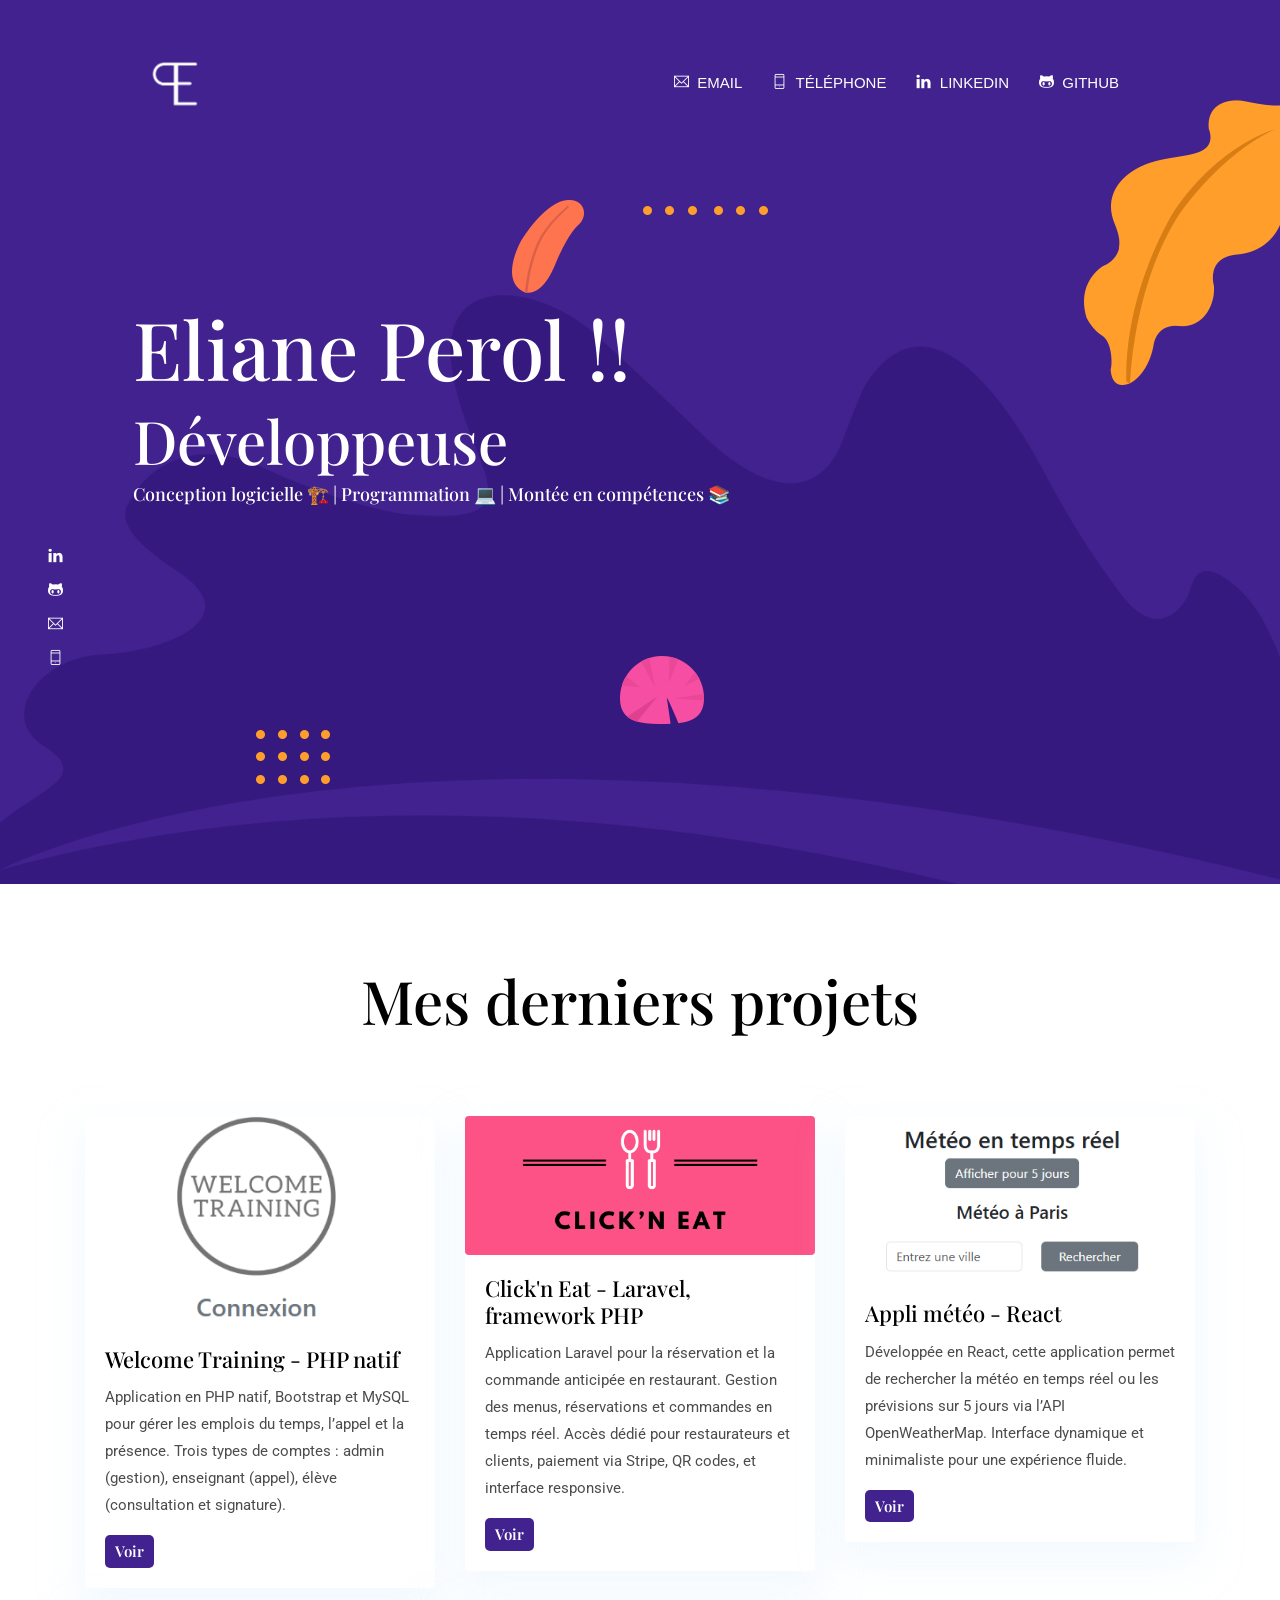
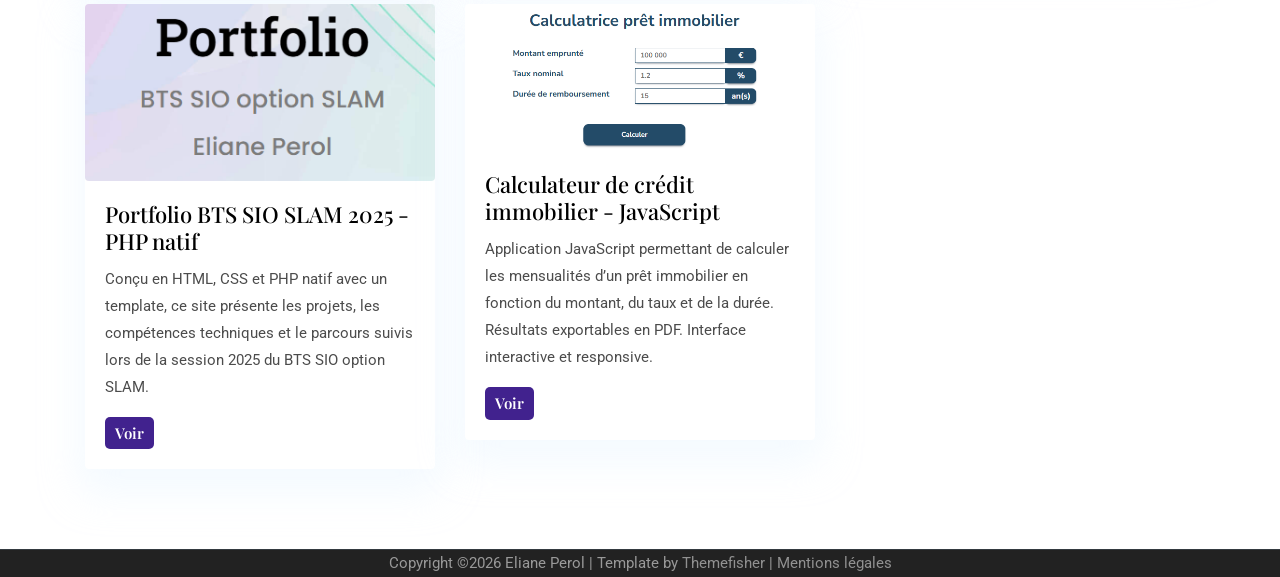
==== commit 42973c7e: "ci.yml" ====
--- a/index.html
+++ b/index.html
@@ -70,7 +70,7 @@
     <div class="container">
       <div class="row">
         <div class="col-lg-11 mx-auto">
-          <h1 class="text-white font-tertiary">Eliane Perol</h1>
+          <h1 class="text-white font-tertiary">Eliane Perol !!</h1>
           <h2 class="text-white font-secondary">Développeuse</h2>
           <h5 class="text-white font-secondary">Conception logicielle 🏗️ | Programmation 💻 | Montée en compétences 📚</h5>
           <br>
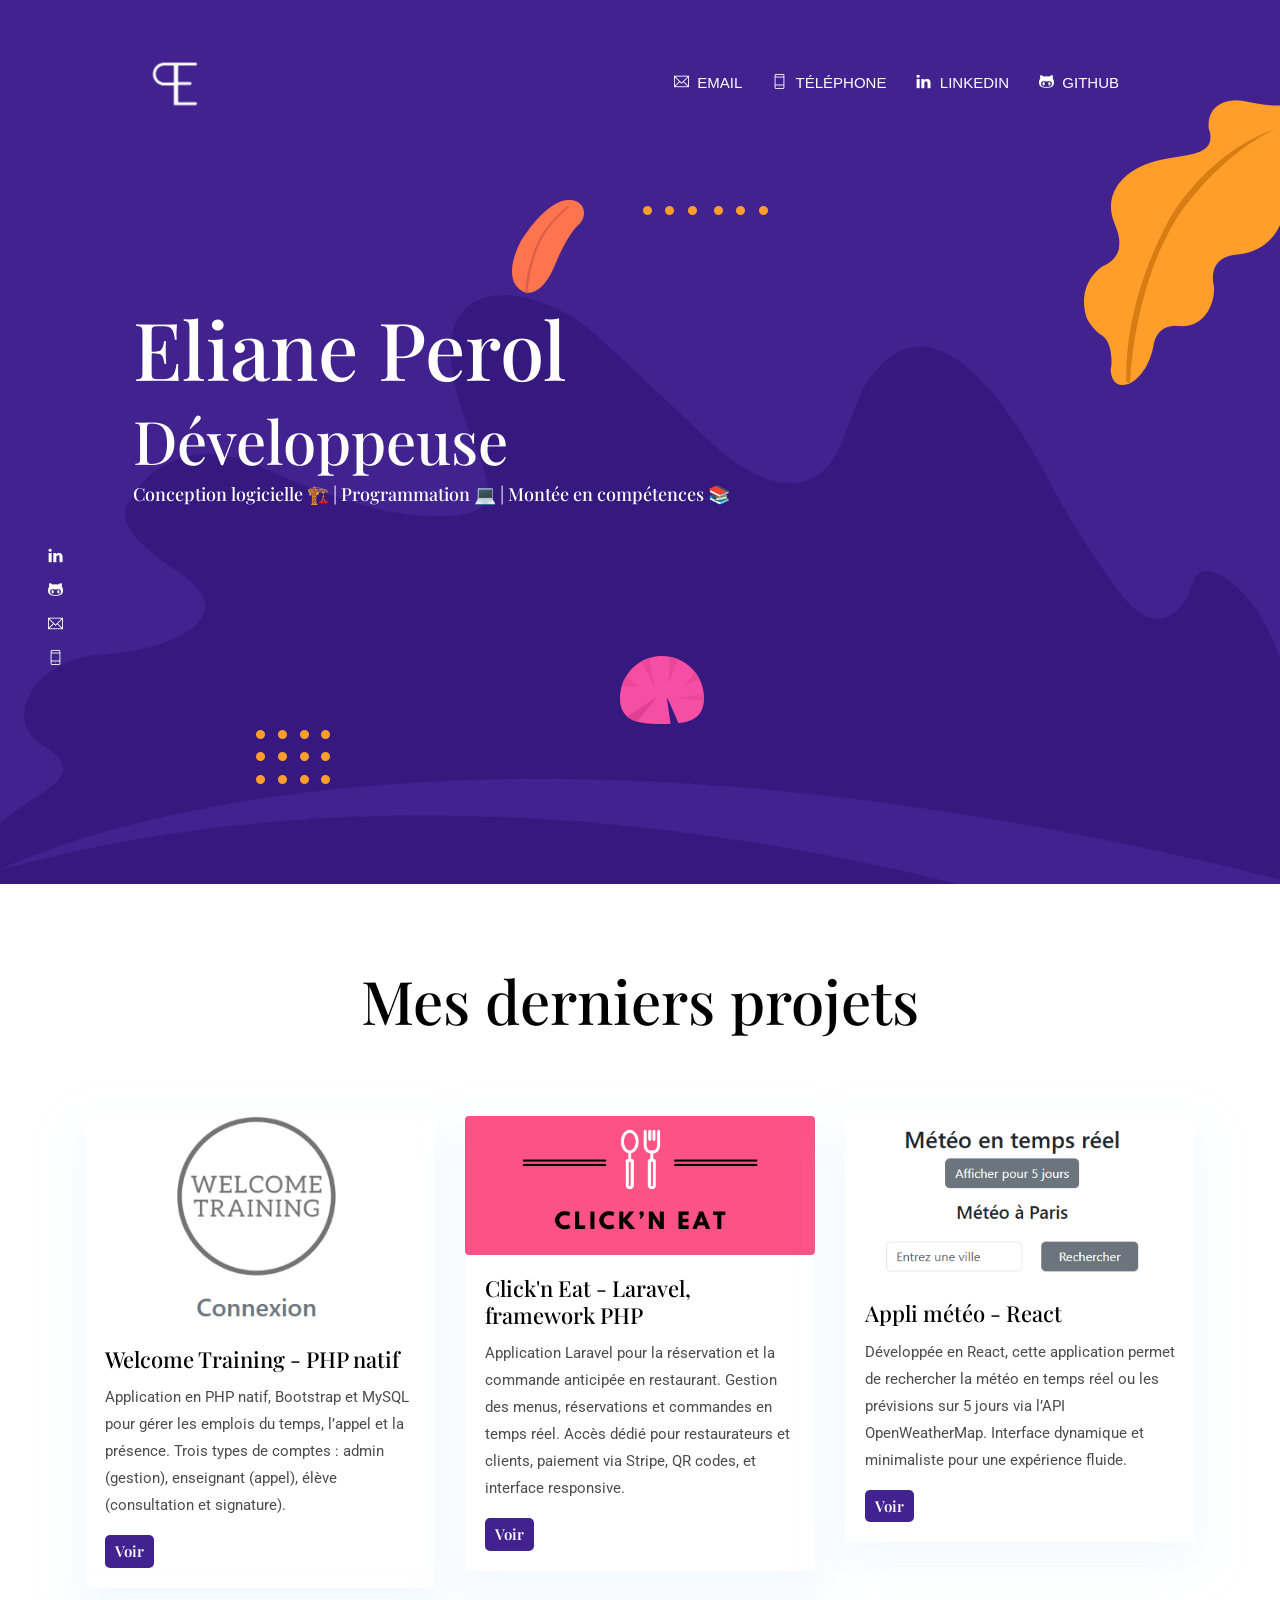
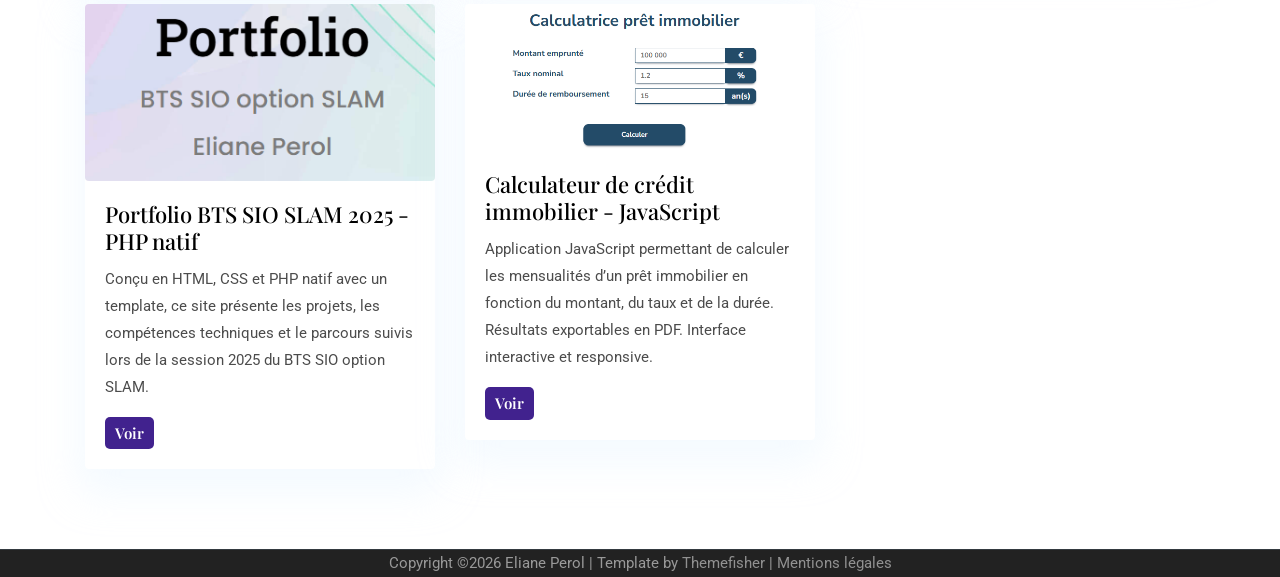
==== commit 9a775c98: "ci.yml" ====
--- a/index.html
+++ b/index.html
@@ -70,7 +70,7 @@
     <div class="container">
       <div class="row">
         <div class="col-lg-11 mx-auto">
-          <h1 class="text-white font-tertiary">Eliane Perol !!</h1>
+          <h1 class="text-white font-tertiary">Eliane Perol</h1>
           <h2 class="text-white font-secondary">Développeuse</h2>
           <h5 class="text-white font-secondary">Conception logicielle 🏗️ | Programmation 💻 | Montée en compétences 📚</h5>
           <br>
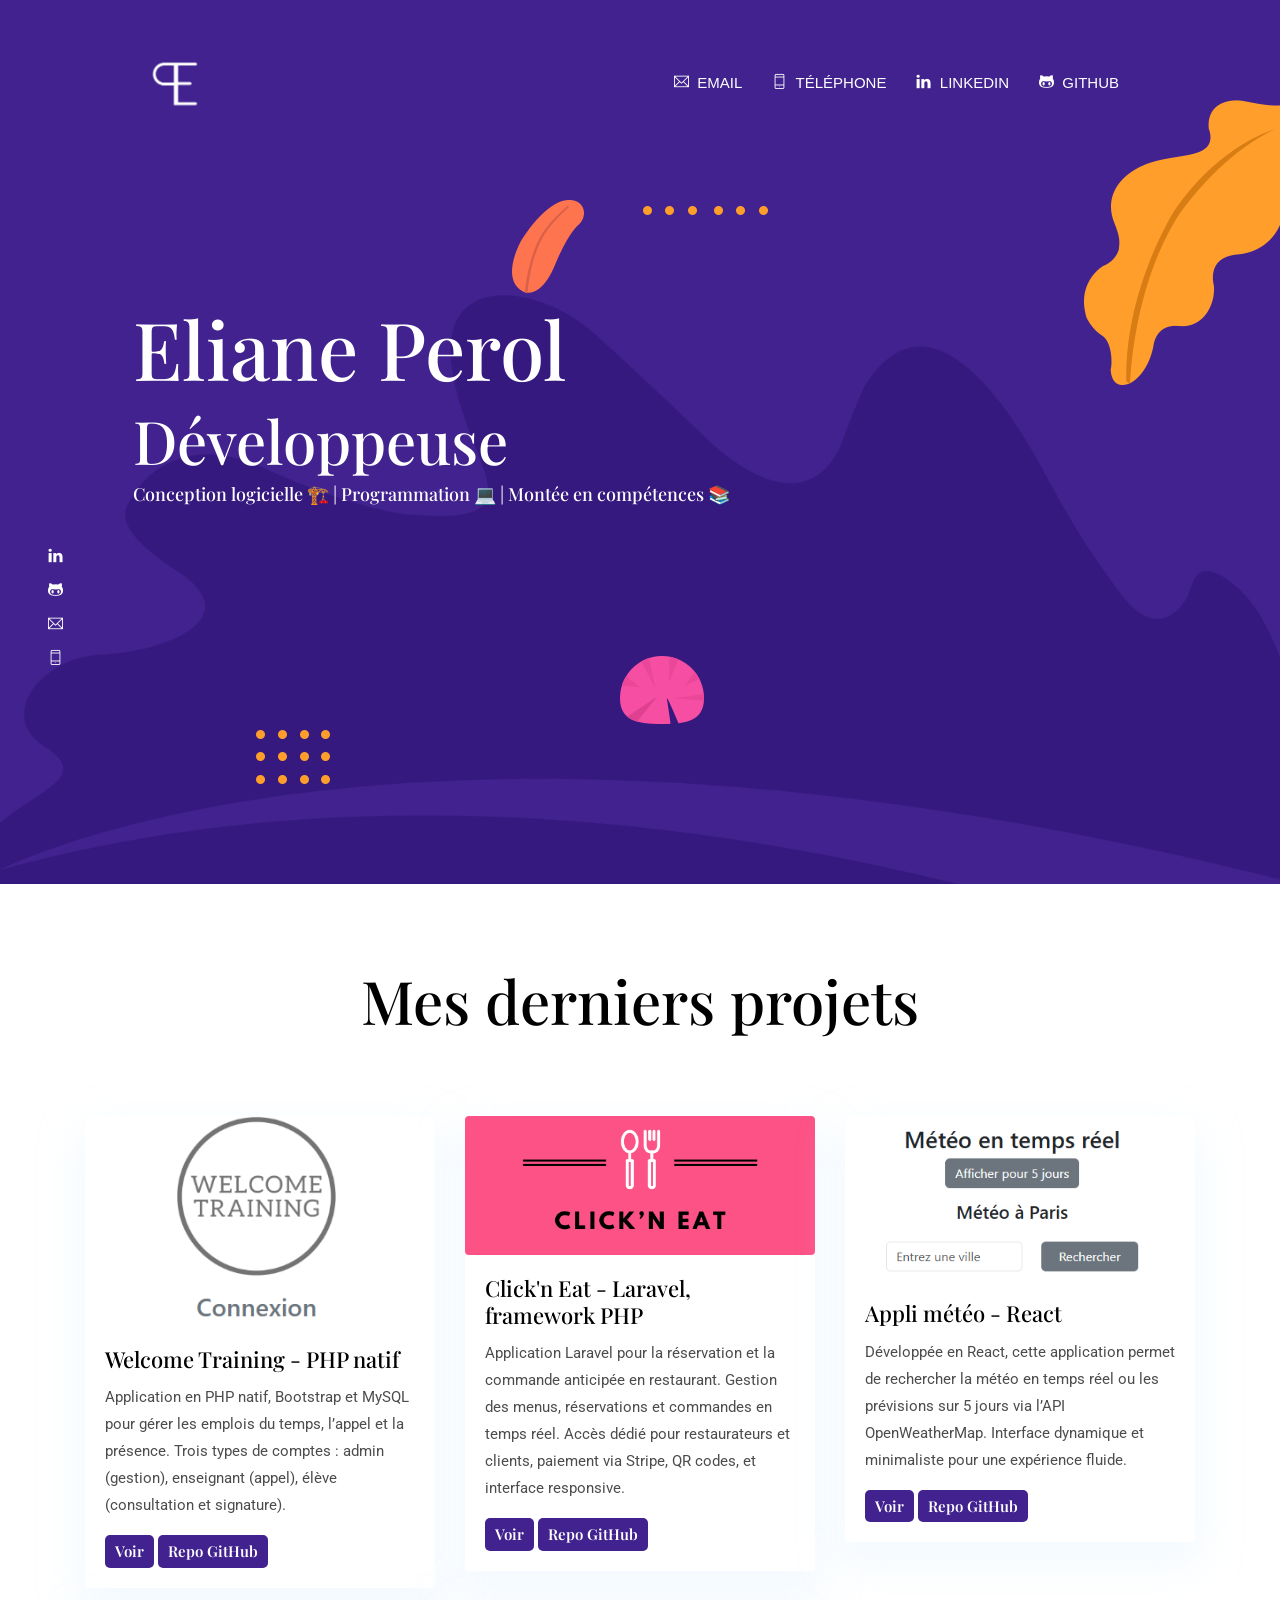
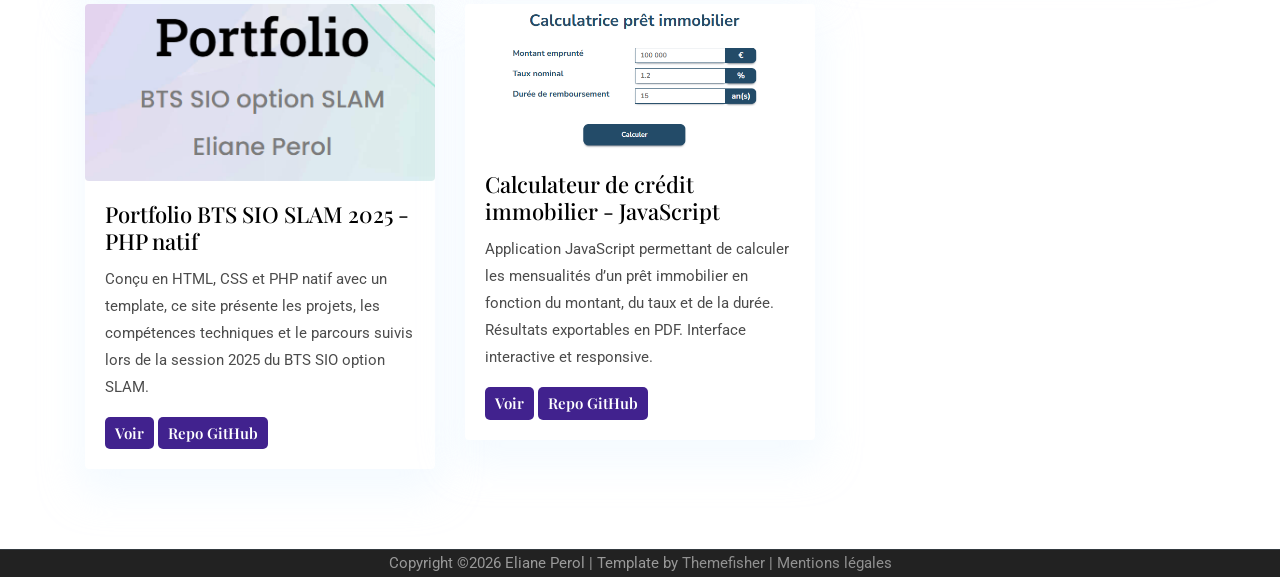
==== commit c9780578: "repo github links" ====
--- a/index.html
+++ b/index.html
@@ -133,6 +133,7 @@
               <p class="cars-text"> Application en PHP natif, Bootstrap et MySQL pour gérer les emplois du temps, l’appel et la 
                 présence. Trois types de comptes : admin (gestion), enseignant (appel), élève (consultation et signature).</p>
               <a href="https://welcometraining.elianeperol.com/login.php" target="_blank" class="btn btn-xs btn-primary">Voir</a>
+              <a href="https://github.com/ElianePerol/Welcome-Training-OOP" target="_blank" class="btn btn-xs btn-primary">Repo GitHub</a>
             </div>
           </article>
         </div>
@@ -149,6 +150,7 @@
                 menus, réservations et commandes en temps réel. Accès dédié pour restaurateurs et clients, paiement via Stripe, 
                 QR codes, et interface responsive.</p>
               <a href="https://clickneat.elianeperol.com/" target="_blank" class="btn btn-xs btn-primary">Voir</a>
+              <a href="https://github.com/ElianePerol/Click.n.Eat" target="_blank" class="btn btn-xs btn-primary">Repo GitHub</a>
             </div>
           </article>
         </div>
@@ -164,6 +166,7 @@
               <p class="cars-text">Développée en React, cette application permet de rechercher la météo en temps réel ou les prévisions 
                 sur 5 jours via l’API OpenWeatherMap. Interface dynamique et minimaliste pour une expérience fluide.</p>
               <a href="https://weatherapp.elianeperol.com/" target="_blank" class="btn btn-xs btn-primary">Voir</a>
+              <a href="https://github.com/ElianePerol/React.Weather.App" target="_blank" class="btn btn-xs btn-primary">Repo GitHub</a>
             </div>
           </article>
         </div>
@@ -179,6 +182,7 @@
               <p class="cars-text">Conçu en HTML, CSS et PHP natif avec un template, ce site présente les projets, les compétences 
                 techniques et le parcours suivis lors de la session 2025 du BTS SIO option SLAM.</p>
               <a href="https://portfolio.elianeperol.com/" target="_blank" class="btn btn-xs btn-primary">Voir</a>
+              <a href="https://github.com/ElianePerol/Portfolio.2025.BTS.SIO" target="_blank" class="btn btn-xs btn-primary">Repo GitHub</a>
             </div>
           </article>
         </div>
@@ -194,6 +198,7 @@
               <p class="cars-text">Application JavaScript permettant de calculer les mensualités d’un prêt immobilier en fonction du montant, 
                 du taux et de la durée. Résultats exportables en PDF. Interface interactive et responsive.</p>
               <a href="https://mortgage.elianeperol.com/" target="_blank" class="btn btn-xs btn-primary">Voir</a>
+              <a href="https://github.com/ElianePerol/Calculatrice.Pret.immo" target="_blank" class="btn btn-xs btn-primary">Repo GitHub</a>
             </div>
           </article>
         </div>
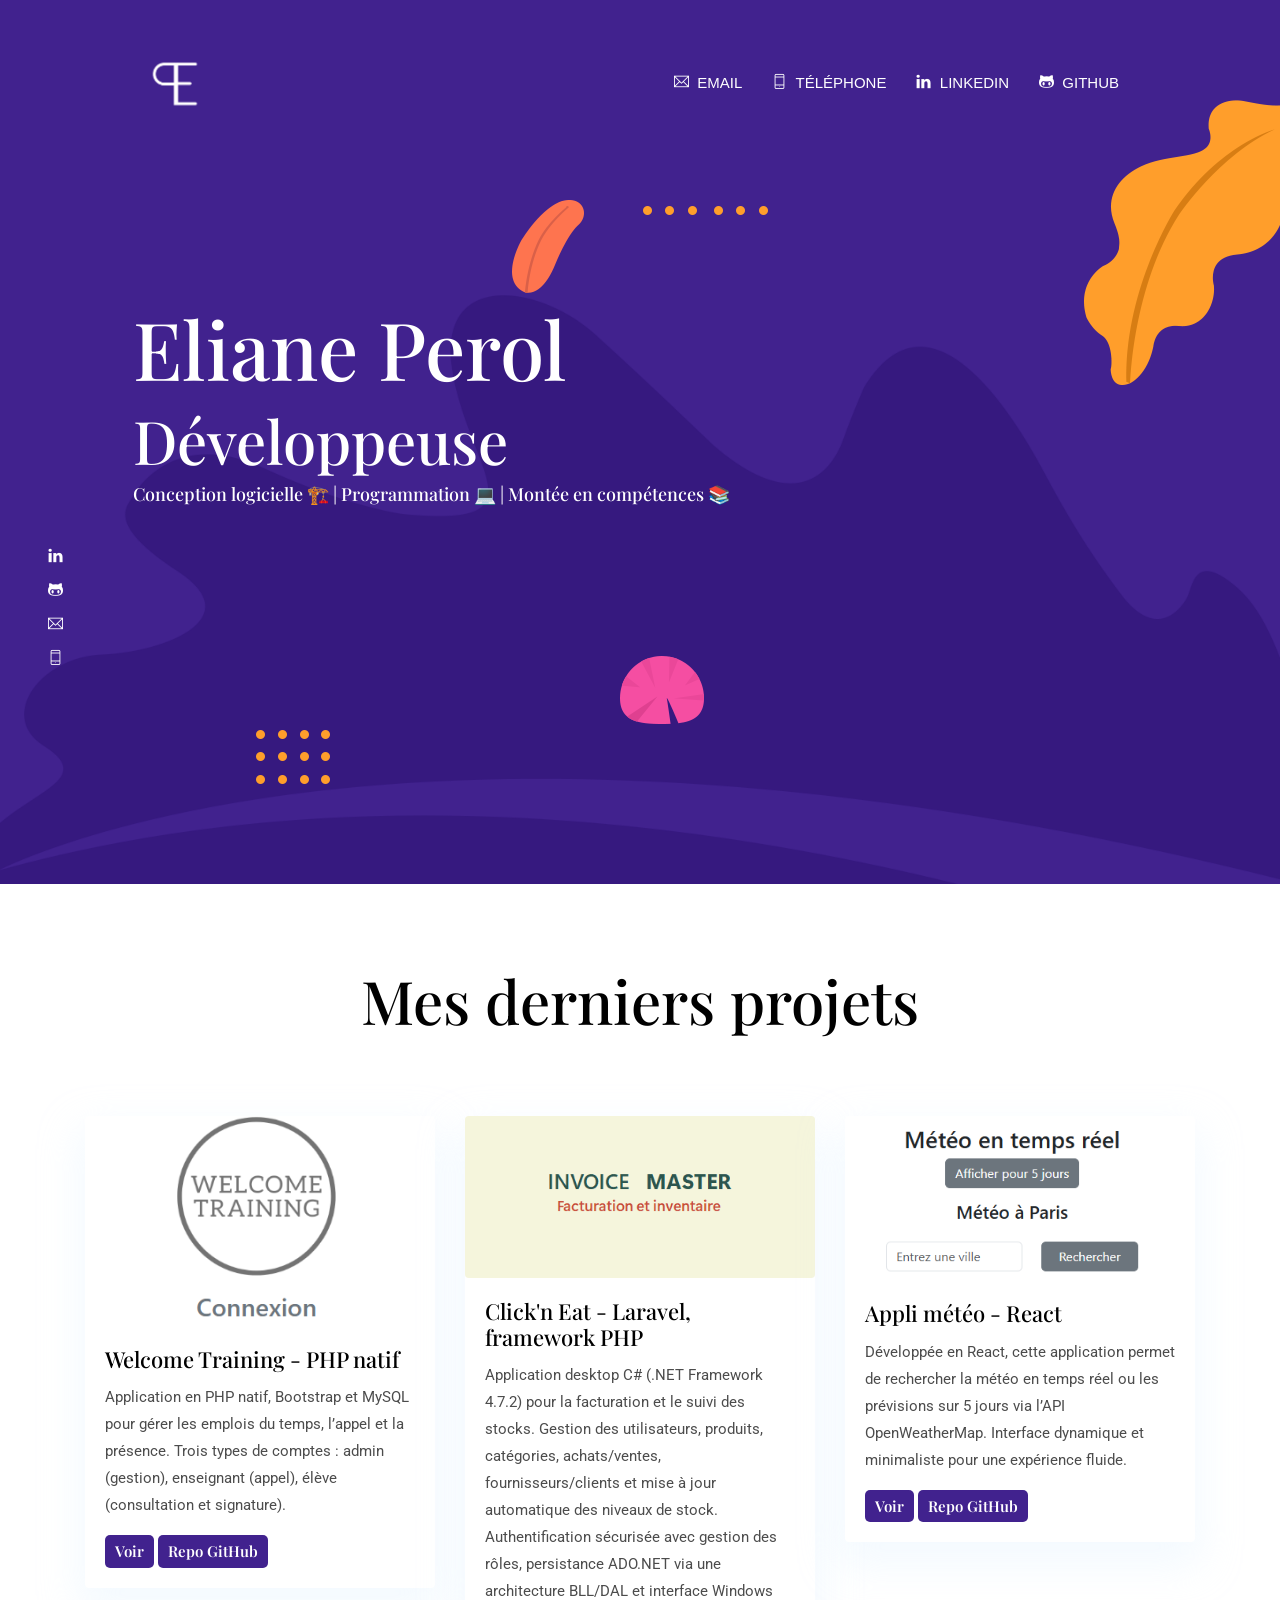
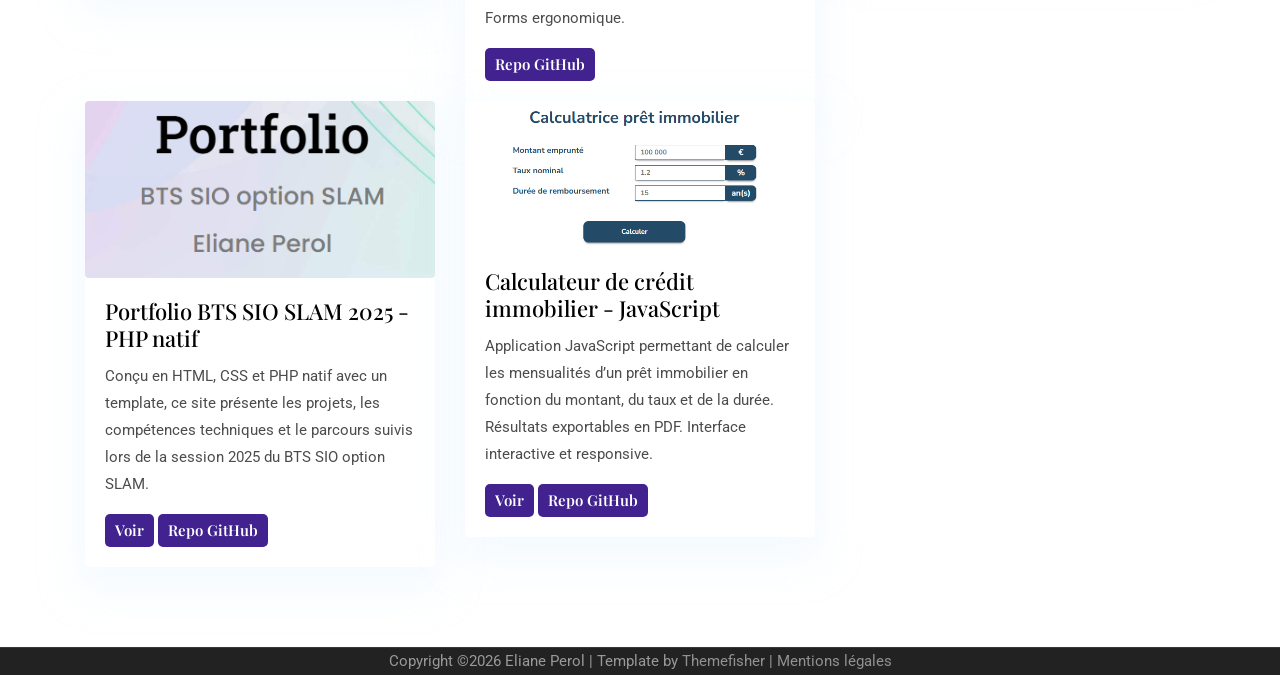
==== commit 2f40ae36: "project added" ====
--- a/index.html
+++ b/index.html
@@ -138,23 +138,22 @@
           </article>
         </div>
         <!-- welcome training -->
-        <!-- click'n eat -->
-        <div class="col-lg-4 col-sm-6 mb-4 mb-lg-0">
-          <article class="card shadow">
-            <a href="https://clickneat.elianeperol.com/" target="_blank">
-              <img class="rounded card-img-top" src="images/clickneat.png" alt="Click'n Eat app"></a>
-            <div class="card-body">
-              <h4 class="card-title"><a class="text-dark" href="https://clickneat.elianeperol.com/" target="_blank">Click'n Eat - Laravel, framework PHP</a>
-              </h4>
-              <p class="cars-text">Application Laravel pour la réservation et la commande anticipée en restaurant. Gestion des 
-                menus, réservations et commandes en temps réel. Accès dédié pour restaurateurs et clients, paiement via Stripe, 
-                QR codes, et interface responsive.</p>
-              <a href="https://clickneat.elianeperol.com/" target="_blank" class="btn btn-xs btn-primary">Voir</a>
-              <a href="https://github.com/ElianePerol/Click.n.Eat" target="_blank" class="btn btn-xs btn-primary">Repo GitHub</a>
-            </div>
-          </article>
-        </div>
-        <!-- clin'n eat -->
+        <!-- invoice master -->
+        <div class="col-lg-4 col-sm-6 mb-4 mb-lg-0">
+          <article class="card shadow">
+            <a href="https://github.com/ElianePerol/InvoiceMaster" target="_blank">
+              <img class="rounded card-img-top" src="images/invoicemaster.png" alt="Click'n Eat app"></a>
+            <div class="card-body">
+              <h4 class="card-title"><a class="text-dark" href="https://github.com/ElianePerol/InvoiceMaster" target="_blank">Click'n Eat - Laravel, framework PHP</a>
+              </h4>
+              <p class="cars-text">Application desktop C# (.NET Framework 4.7.2) pour la facturation et le suivi des stocks. Gestion des utilisateurs, produits, 
+                catégories, achats/ventes, fournisseurs/clients et mise à jour automatique des niveaux de stock. Authentification sécurisée avec gestion des rôles, 
+                persistance ADO.NET via une architecture BLL/DAL et interface Windows Forms ergonomique.</p>
+              <a href="https://github.com/ElianePerol/InvoiceMaster" target="_blank" class="btn btn-xs btn-primary">Repo GitHub</a>
+            </div>
+          </article>
+        </div>
+        <!-- invoice master -->
         <!-- react weather app -->
         <div class="col-lg-4 col-sm-6 mb-4 mb-lg-0">
           <article class="card shadow">
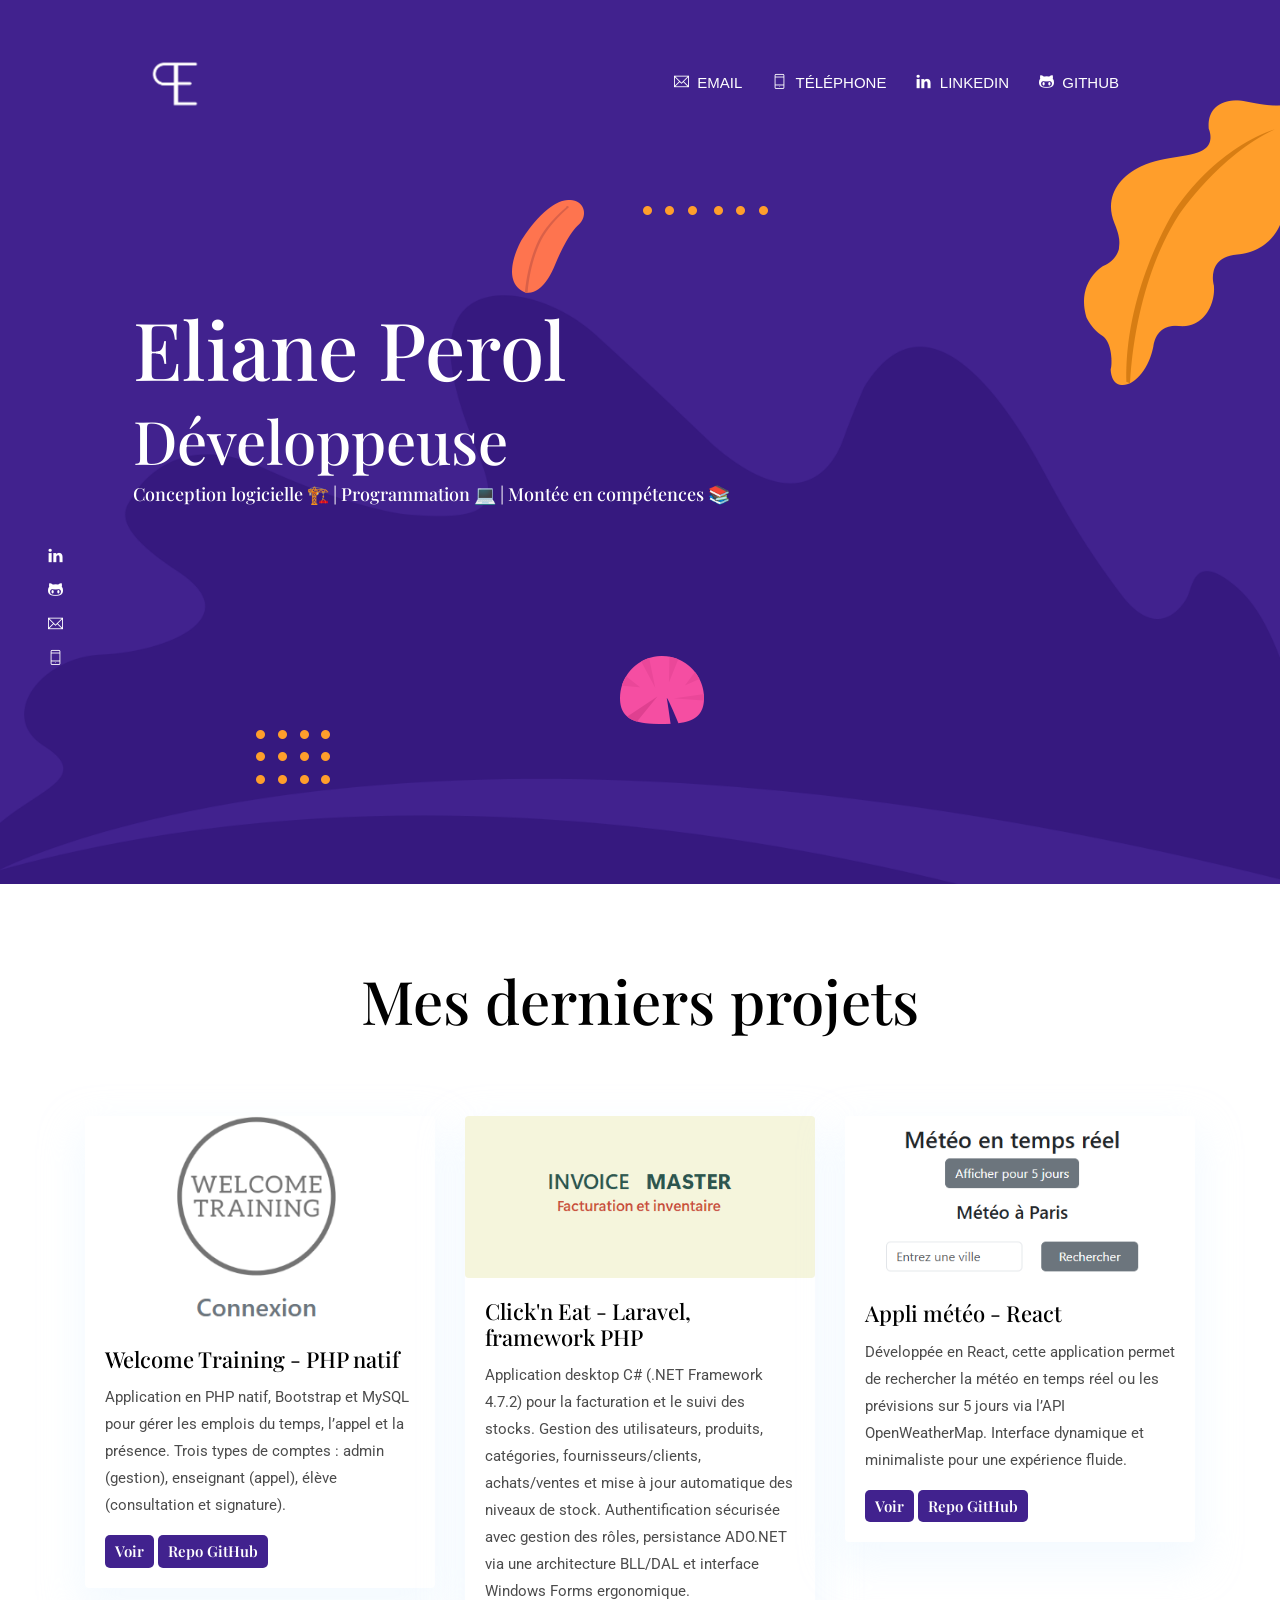
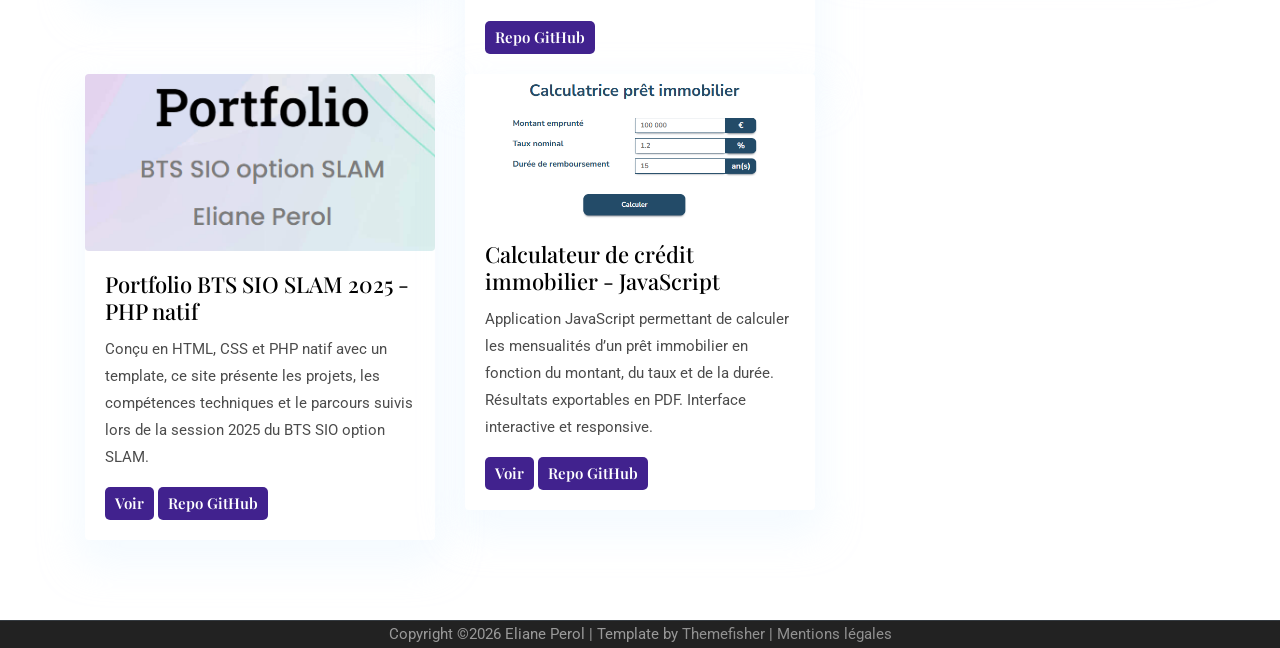
==== commit 8a3a6cf5: "project added" ====
--- a/index.html
+++ b/index.html
@@ -147,7 +147,7 @@
               <h4 class="card-title"><a class="text-dark" href="https://github.com/ElianePerol/InvoiceMaster" target="_blank">Click'n Eat - Laravel, framework PHP</a>
               </h4>
               <p class="cars-text">Application desktop C# (.NET Framework 4.7.2) pour la facturation et le suivi des stocks. Gestion des utilisateurs, produits, 
-                catégories, achats/ventes, fournisseurs/clients et mise à jour automatique des niveaux de stock. Authentification sécurisée avec gestion des rôles, 
+                catégories, fournisseurs/clients, achats/ventes et mise à jour automatique des niveaux de stock. Authentification sécurisée avec gestion des rôles, 
                 persistance ADO.NET via une architecture BLL/DAL et interface Windows Forms ergonomique.</p>
               <a href="https://github.com/ElianePerol/InvoiceMaster" target="_blank" class="btn btn-xs btn-primary">Repo GitHub</a>
             </div>
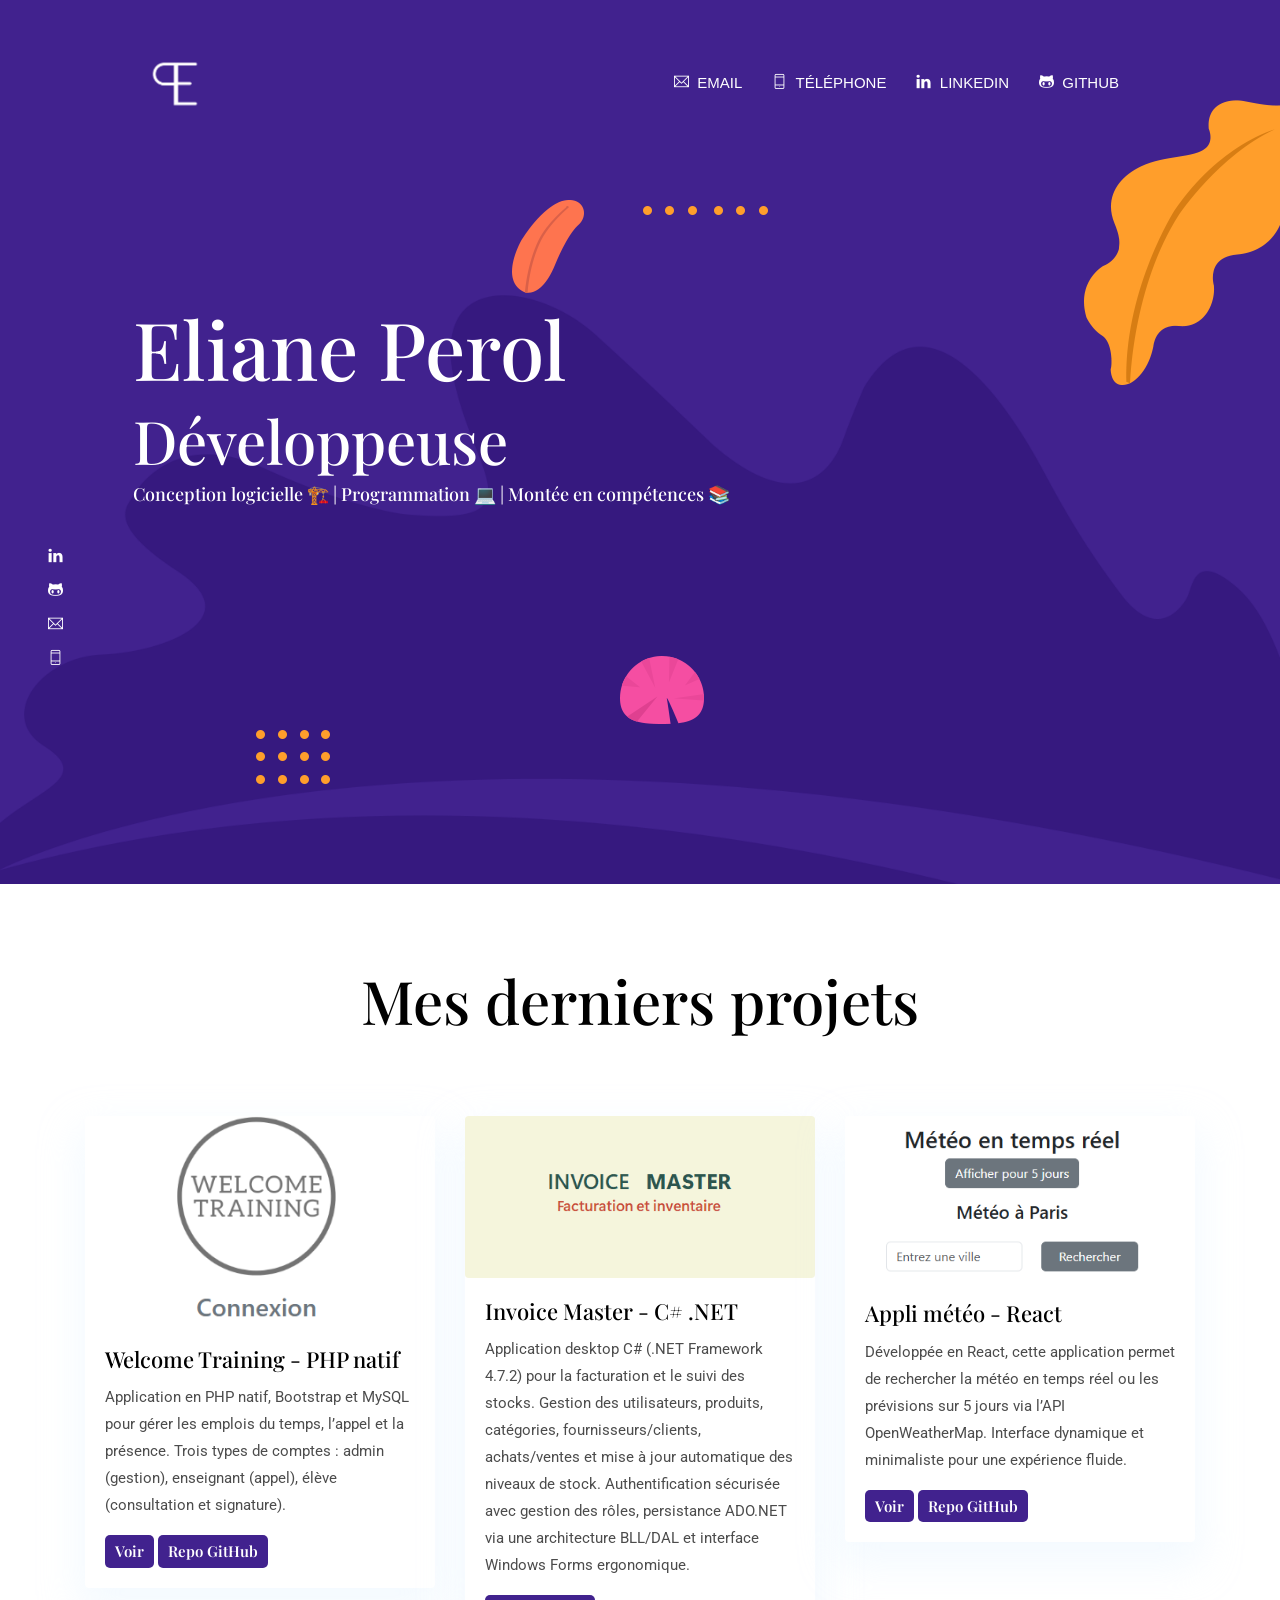
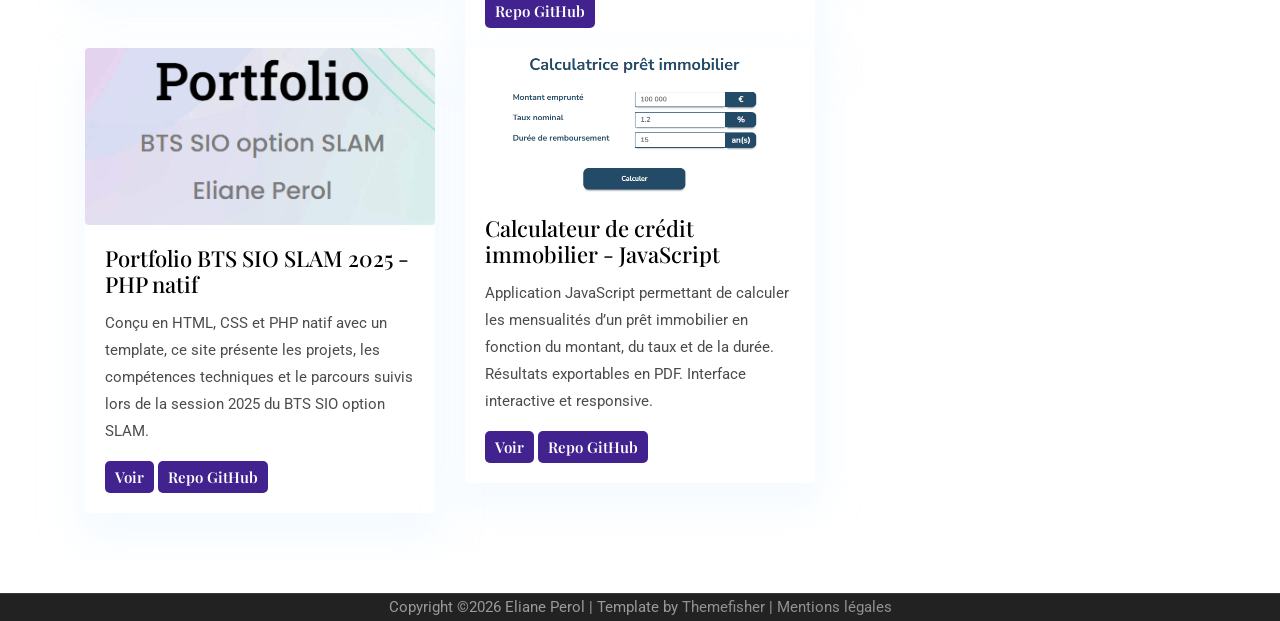
==== commit 7c36053c: "project added" ====
--- a/index.html
+++ b/index.html
@@ -142,9 +142,9 @@
         <div class="col-lg-4 col-sm-6 mb-4 mb-lg-0">
           <article class="card shadow">
             <a href="https://github.com/ElianePerol/InvoiceMaster" target="_blank">
-              <img class="rounded card-img-top" src="images/invoicemaster.png" alt="Click'n Eat app"></a>
-            <div class="card-body">
-              <h4 class="card-title"><a class="text-dark" href="https://github.com/ElianePerol/InvoiceMaster" target="_blank">Click'n Eat - Laravel, framework PHP</a>
+              <img class="rounded card-img-top" src="images/invoicemaster.png" alt="Invoice Master app"></a>
+            <div class="card-body">
+              <h4 class="card-title"><a class="text-dark" href="https://github.com/ElianePerol/InvoiceMaster" target="_blank">Invoice Master - C# .NET</a>
               </h4>
               <p class="cars-text">Application desktop C# (.NET Framework 4.7.2) pour la facturation et le suivi des stocks. Gestion des utilisateurs, produits, 
                 catégories, fournisseurs/clients, achats/ventes et mise à jour automatique des niveaux de stock. Authentification sécurisée avec gestion des rôles, 
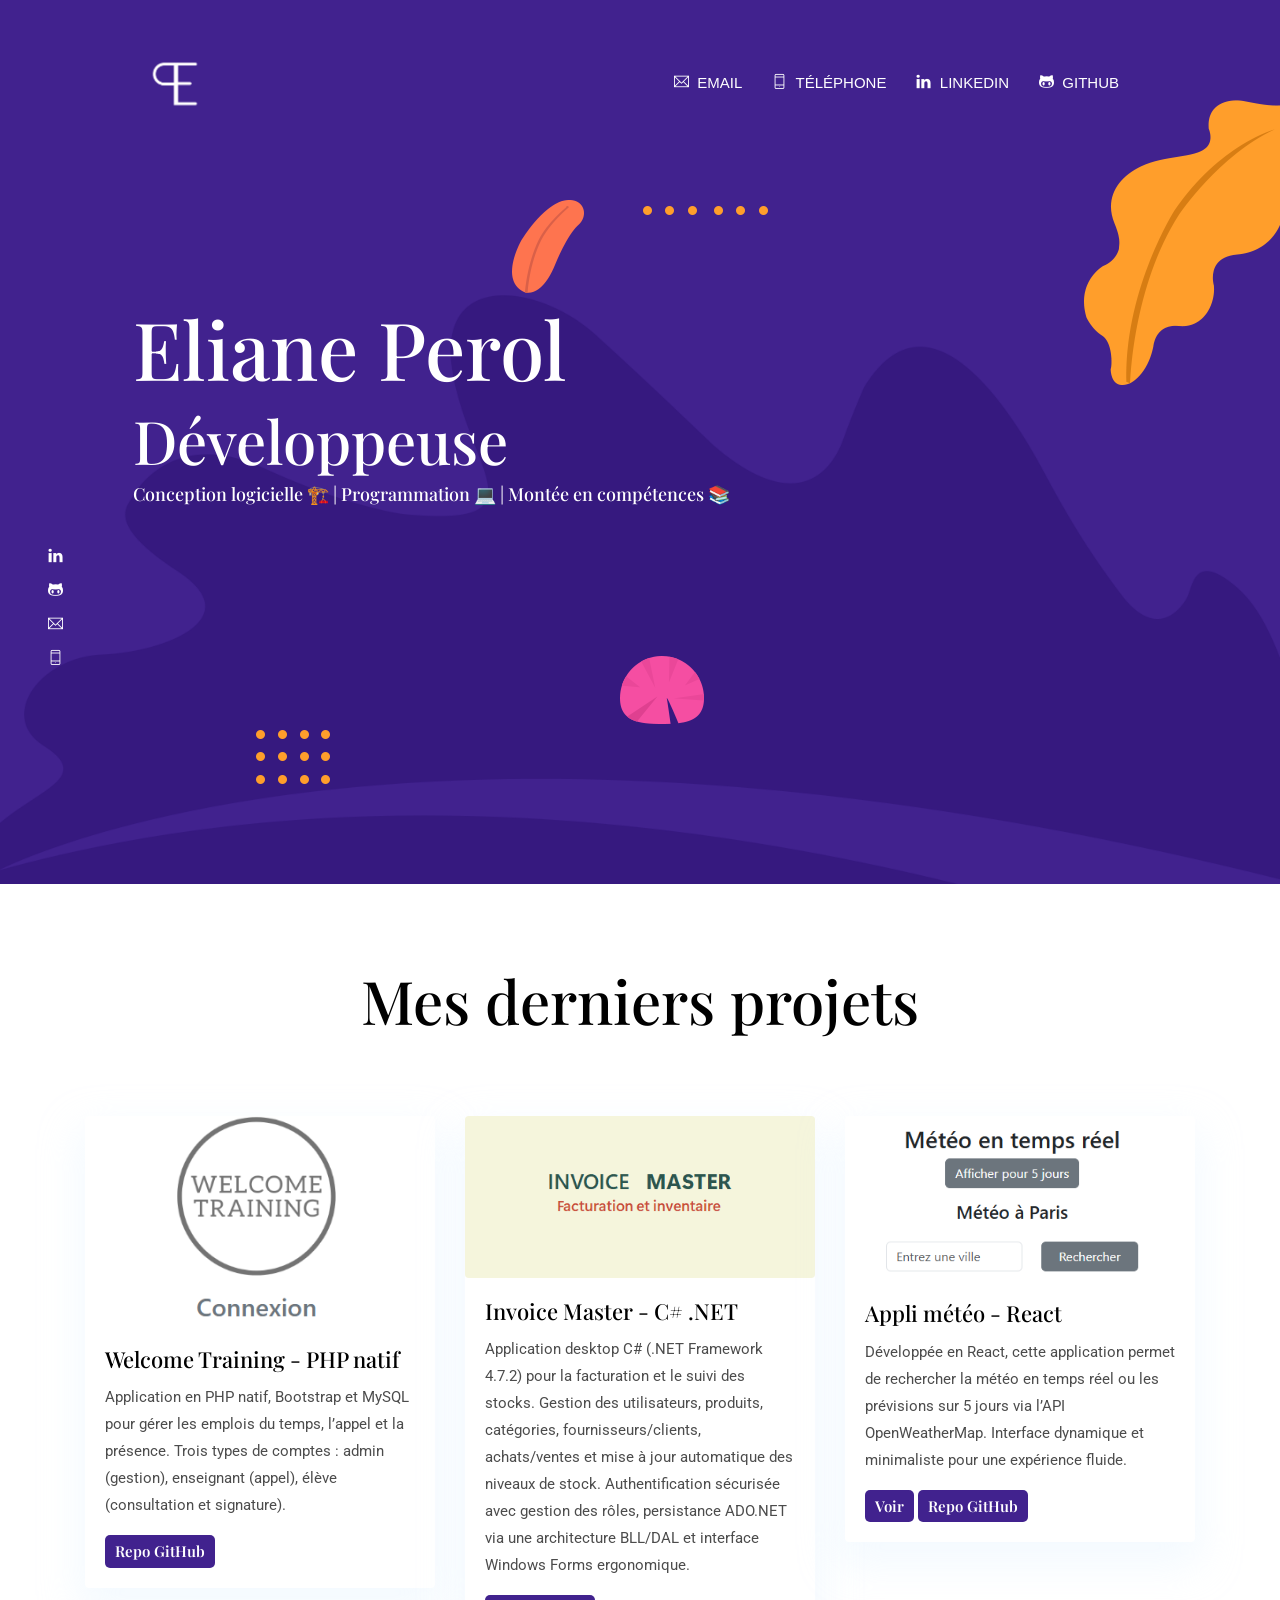
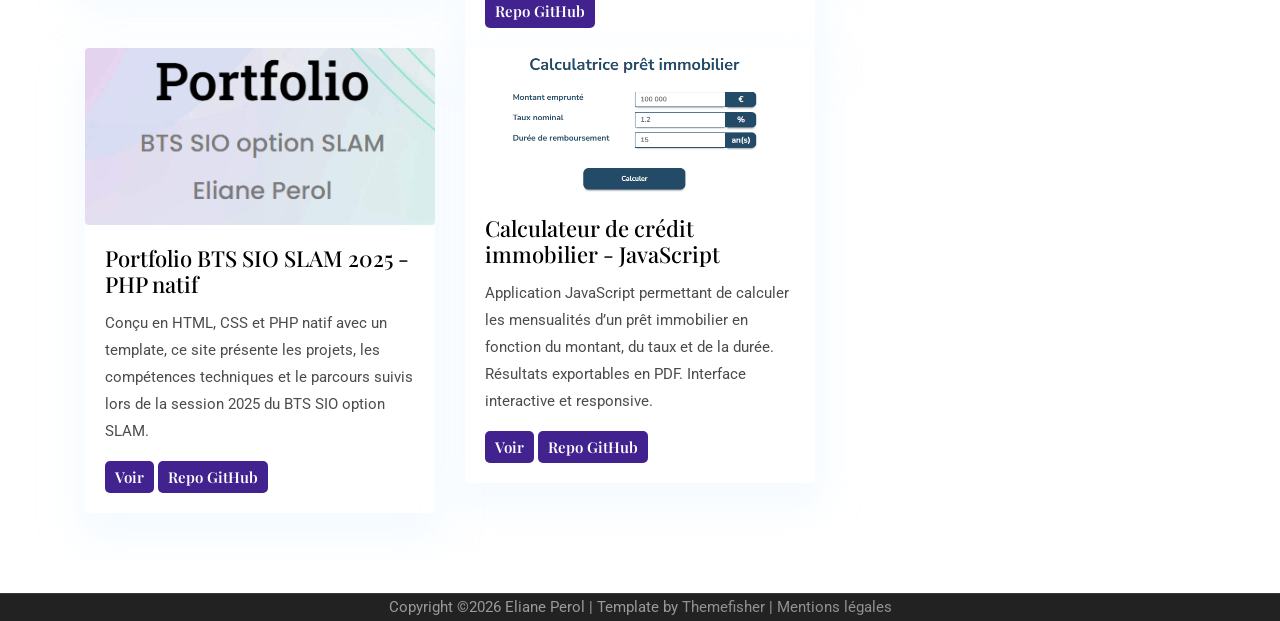
==== commit 8e1a6544: "Update liens et déploiement" ====
--- a/index.html
+++ b/index.html
@@ -125,14 +125,13 @@
         <!-- welcome training -->
         <div class="col-lg-4 col-sm-6 mb-4 mb-lg-3">
           <article class="card shadow">
-            <a href="https://welcometraining.elianeperol.com/login.php" target="_blank">
+            <a href="https://github.com/ElianePerol/Welcome-Training-OOP" target="_blank">
               <img class="rounded card-img-top" src="images/welcome-training.png" alt="Welcome Training app"></a>
             <div class="card-body">
-              <h4 class="card-title"><a class="text-dark" href="https://welcometraining.elianeperol.com/login.php" target="_blank">Welcome Training - PHP natif</a>
+              <h4 class="card-title"><a class="text-dark" href="https://github.com/ElianePerol/Welcome-Training-OOP" target="_blank">Welcome Training - PHP natif</a>
               </h4>
               <p class="cars-text"> Application en PHP natif, Bootstrap et MySQL pour gérer les emplois du temps, l’appel et la 
                 présence. Trois types de comptes : admin (gestion), enseignant (appel), élève (consultation et signature).</p>
-              <a href="https://welcometraining.elianeperol.com/login.php" target="_blank" class="btn btn-xs btn-primary">Voir</a>
               <a href="https://github.com/ElianePerol/Welcome-Training-OOP" target="_blank" class="btn btn-xs btn-primary">Repo GitHub</a>
             </div>
           </article>
